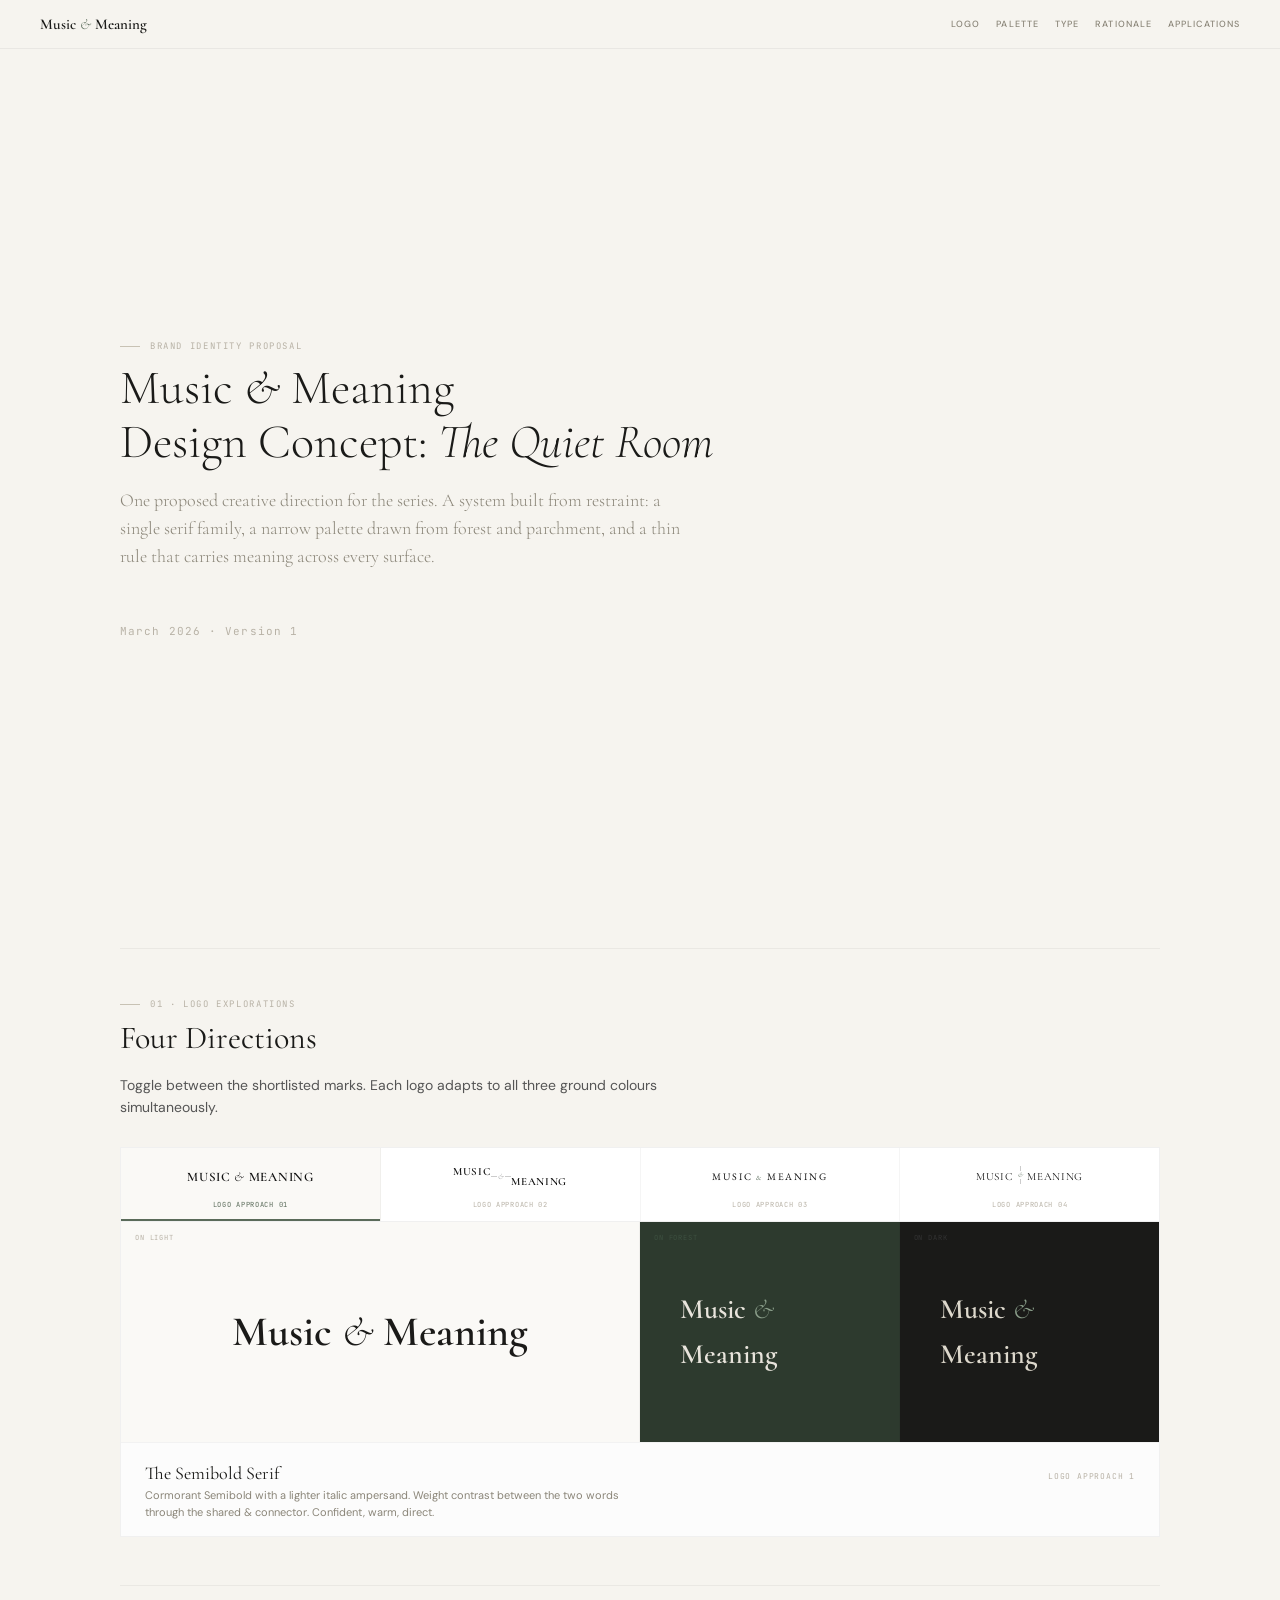
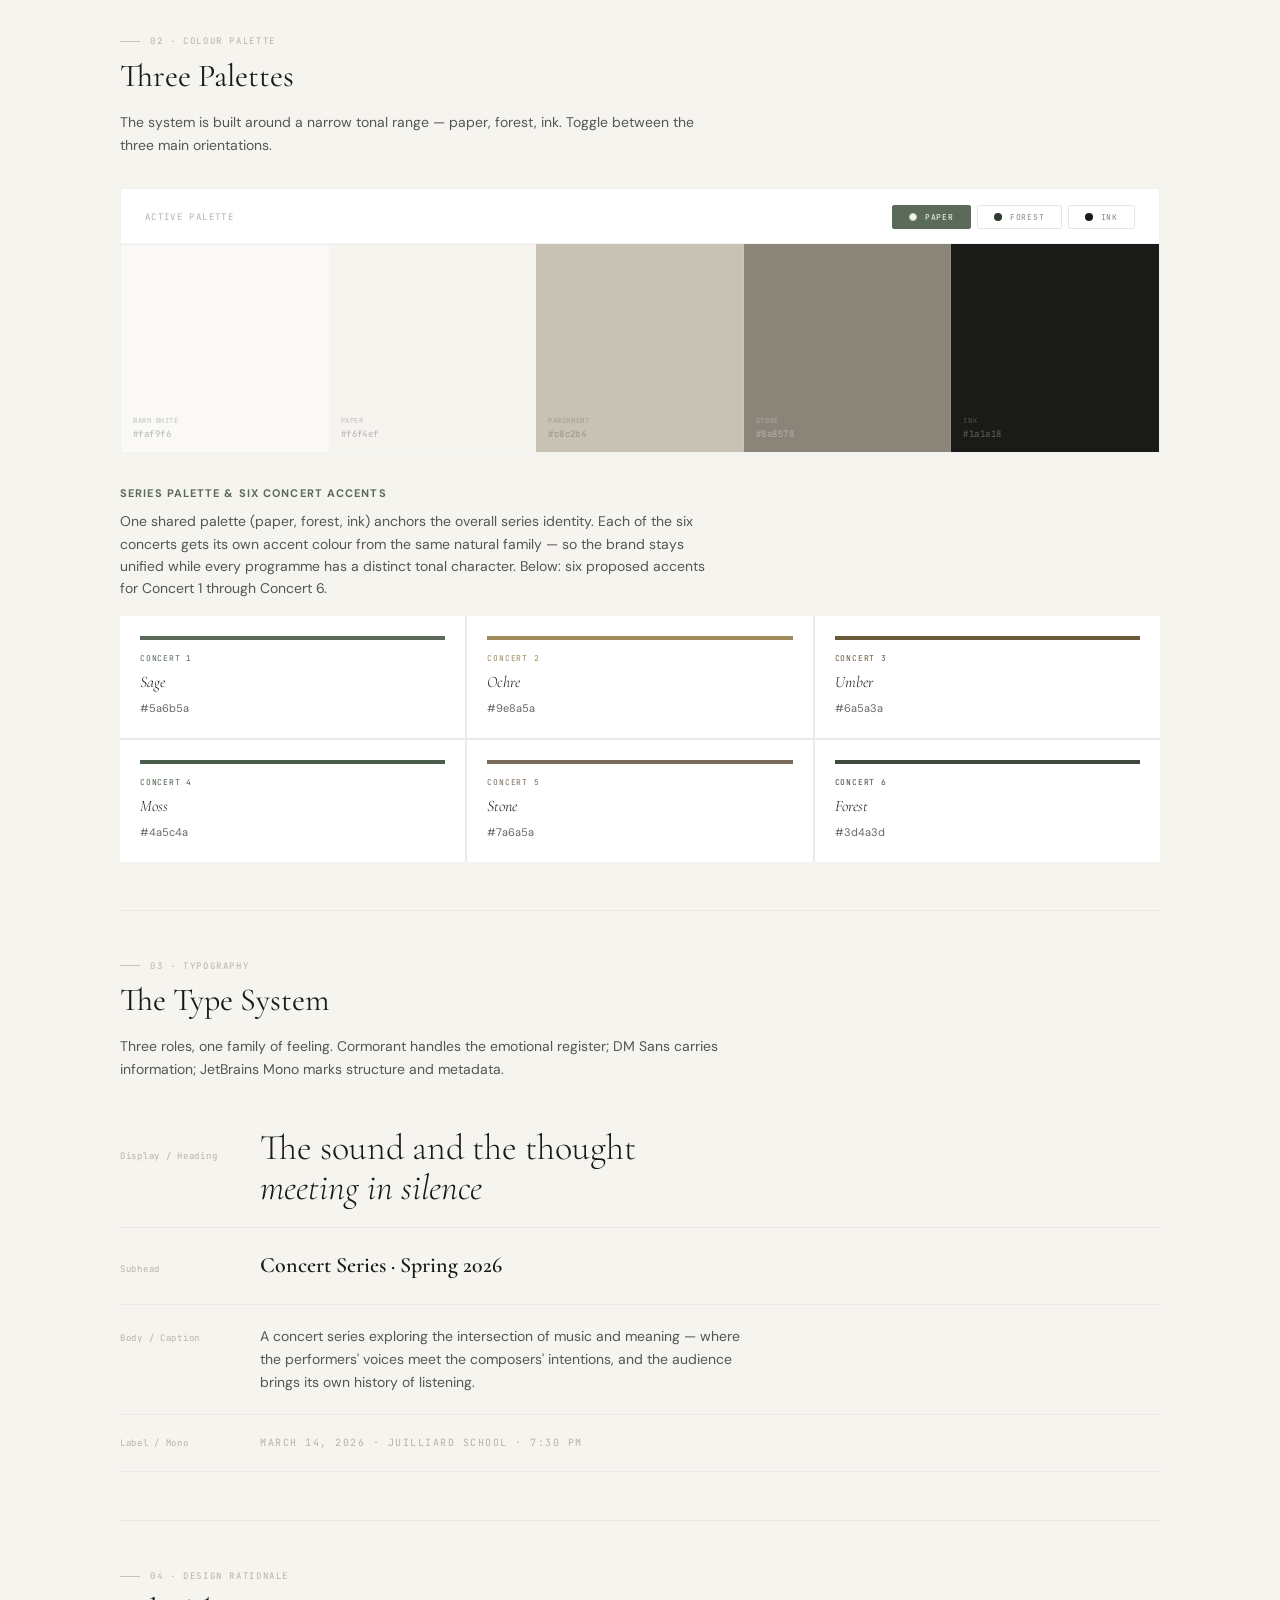
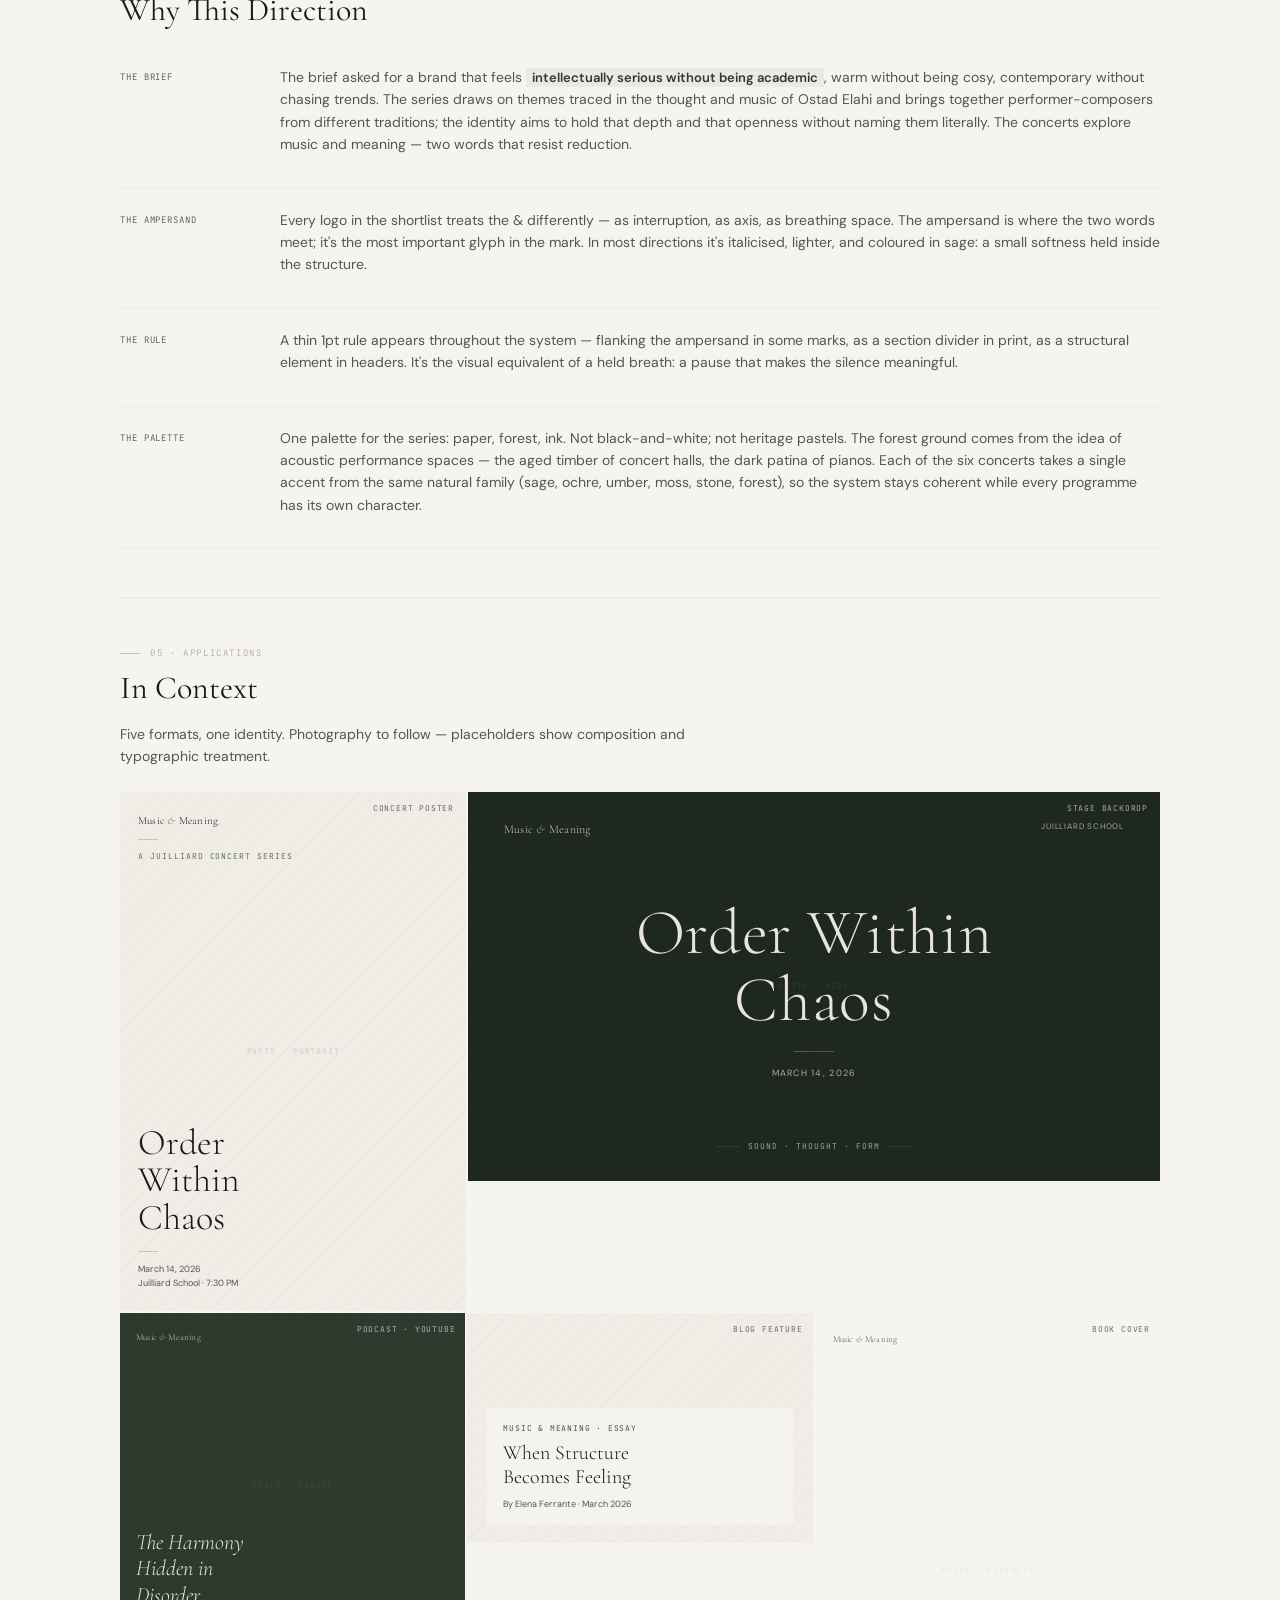
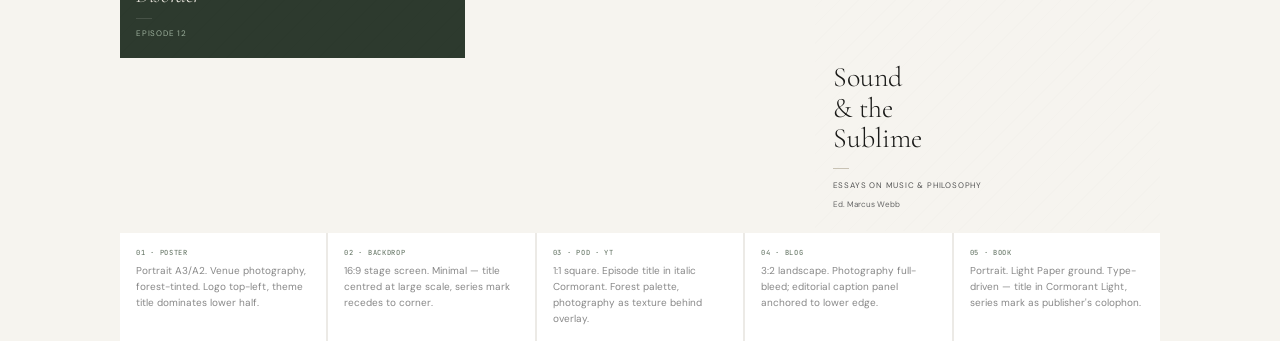
==== music_meaning_proposal_v2.html @ 14bae324 "Add Music & Meaning proposal v2 and brief Made-with: Cursor" ====
<!DOCTYPE html>
<html lang="en">
<head>
<meta charset="UTF-8">
<meta name="viewport" content="width=device-width, initial-scale=1.0">
<title>Music & Meaning — Brand Identity Proposal</title>
<link href="https://fonts.googleapis.com/css2?family=Cormorant+Garamond:ital,wght@0,300;0,400;0,500;0,600;1,300;1,400;1,500;1,600&family=Cormorant:ital,wght@0,300;0,400;0,500;0,600;0,700;1,300;1,400;1,500;1,600;1,700&family=DM+Sans:ital,wght@0,300;0,400;0,500;0,700;1,300;1,400&family=JetBrains+Mono:wght@300;400&family=Libre+Baskerville:ital,wght@0,400;0,700;1,400&family=Source+Serif+4:ital,opsz,wght@0,8..60,200..900;1,8..60,200..900&family=Spectral:ital,wght@0,200;0,300;0,400;0,500;0,600;0,700;1,200;1,300;1,400&family=Crimson+Pro:ital,wght@0,200..900;1,200..900&family=EB+Garamond:ital,wght@0,400;0,500;0,600;1,400;1,500&family=DM+Serif+Display:ital@0;1&display=swap" rel="stylesheet">
<style>
:root {
  --ink: #1a1a18;
  --paper: #f6f4ef;
  --paper-deep: #efece4;
  --forest: #2d3a2e;
  --forest-mid: #3d4e3f;
  --sage: #5a6b5a;
  --stone: #8a8578;
  --stone-light: #b8b2a6;
  --parchment: #c8c2b4;
  --warm-white: #faf9f6;
  --c1: #5a6b5a; --c1t: #e8ede8;
  --c2: #9e8a5a; --c2t: #f0ebe0;
  --c3: #6a5a3a; --c3t: #ede8df;
  --serif: 'Cormorant Garamond', Georgia, serif;
  --serif-bold: 'Cormorant', Georgia, serif;
  --sans: 'DM Sans', -apple-system, sans-serif;
  --mono: 'JetBrains Mono', monospace;

  /* Active palette vars — overridden by JS */
  --pal-bg: var(--warm-white);
  --pal-text: var(--ink);
  --pal-amp: var(--sage);
  --pal-rule: var(--parchment);
}

* { margin: 0; padding: 0; box-sizing: border-box; }
html { scroll-behavior: smooth; }
body { font-family: var(--sans); background: var(--paper); color: var(--ink); line-height: 1.6; font-size: 14px; -webkit-font-smoothing: antialiased; }

/* ═══ NAV ═══ */
nav {
  position: fixed; top: 0; left: 0; right: 0; z-index: 200;
  background: rgba(246,244,239,0.95); backdrop-filter: blur(16px);
  border-bottom: 1px solid rgba(0,0,0,0.05);
  padding: 12px 40px; display: flex; align-items: center; justify-content: space-between;
  gap: 20px;
}
nav .b { font-family: 'Cormorant', serif; font-size: 15px; font-weight: 600; white-space: nowrap; }
nav .b em { font-weight: 300; font-style: italic; color: var(--sage); }
nav .nl { display: flex; gap: 16px; flex-wrap: wrap; }
nav .nl a { font-size: 9px; letter-spacing: 0.12em; text-transform: uppercase; text-decoration: none; color: var(--stone); font-weight: 500; transition: color 0.2s; }
nav .nl a:hover { color: var(--ink); }

/* ═══ LAYOUT ═══ */
.pg { max-width: 1120px; margin: 0 auto; padding: 0 40px; }
section { padding: 72px 0; }
.tag { font-family: var(--mono); font-size: 9px; letter-spacing: 0.18em; text-transform: uppercase; color: var(--stone-light); margin-bottom: 8px; display: flex; align-items: center; gap: 10px; }
.tag::before { content: ''; width: 20px; height: 1px; background: var(--parchment); }
.div { width: 100%; height: 1px; background: rgba(0,0,0,0.05); margin: 48px 0; }

/* ═══ TYPE ═══ */
h1 { font-family: var(--serif); font-weight: 300; font-size: clamp(30px,4vw,48px); line-height: 1.12; margin-bottom: 18px; }
h1 em { font-style: italic; }
h2 { font-family: var(--serif); font-weight: 400; font-size: clamp(22px,3vw,32px); line-height: 1.2; margin-bottom: 16px; }
h3 { font-family: var(--sans); font-weight: 700; font-size: 11px; letter-spacing: 0.1em; text-transform: uppercase; color: var(--sage); margin-bottom: 8px; }
.lead { font-family: var(--serif); font-size: 18px; line-height: 1.55; color: var(--stone); max-width: 580px; font-weight: 300; }
p { max-width: 600px; color: #555; margin-bottom: 12px; }

/* ═══════════════════════════════════════════
   LOGO SELECTOR PANEL
   ═══════════════════════════════════════════ */
#logo-selector {
  background: white;
  border: 1px solid rgba(0,0,0,0.06);
  overflow: hidden;
}

/* Tab strip */
.logo-tabs {
  display: flex;
  border-bottom: 1px solid rgba(0,0,0,0.06);
  overflow-x: auto;
  scrollbar-width: none;
}
.logo-tabs::-webkit-scrollbar { display: none; }

.logo-tab {
  flex: 1;
  min-width: 80px;
  padding: 14px 8px 12px;
  background: none;
  border: none;
  border-right: 1px solid rgba(0,0,0,0.04);
  cursor: pointer;
  font-family: var(--mono);
  font-size: 7px;
  letter-spacing: 0.1em;
  text-transform: uppercase;
  color: var(--stone-light);
  transition: all 0.2s;
  display: flex;
  flex-direction: column;
  align-items: center;
  gap: 8px;
  position: relative;
}
.logo-tab:last-child { border-right: none; }
.logo-tab:hover { background: rgba(0,0,0,0.02); color: var(--stone); }
.logo-tab.active {
  background: var(--warm-white);
  color: var(--sage);
}
.logo-tab.active::after {
  content: '';
  position: absolute;
  bottom: 0; left: 0; right: 0;
  height: 2px;
  background: var(--sage);
}
.logo-tab-preview {
  height: 30px;
  display: flex;
  align-items: center;
  justify-content: center;
  pointer-events: none;
}
.logo-tab-label { white-space: nowrap; }

/* Main display stage */
.logo-stage {
  display: grid;
  grid-template-columns: 2fr 1fr 1fr;
  gap: 0;
}
@media(max-width: 768px) { .logo-stage { grid-template-columns: 1fr; } }

.logo-stage-cell {
  display: flex;
  align-items: center;
  justify-content: center;
  padding: 56px 40px;
  min-height: 220px;
  position: relative;
  border-right: 1px solid rgba(0,0,0,0.04);
  transition: background 0.3s;
}
.logo-stage-cell:last-child { border-right: none; }
.logo-stage-cell-label {
  position: absolute;
  top: 10px; left: 14px;
  font-family: var(--mono);
  font-size: 7px;
  letter-spacing: 0.12em;
  text-transform: uppercase;
}
.cell-light { background: var(--warm-white); }
.cell-light .logo-stage-cell-label { color: var(--stone-light); }
.cell-forest { background: var(--forest); }
.cell-forest .logo-stage-cell-label { color: #3d5040; }
.cell-dark { background: var(--ink); }
.cell-dark .logo-stage-cell-label { color: #333; }

/* Logo description bar */
.logo-desc {
  padding: 16px 24px;
  border-top: 1px solid rgba(0,0,0,0.04);
  display: flex;
  align-items: baseline;
  justify-content: space-between;
  gap: 16px;
  background: rgba(0,0,0,0.01);
  flex-wrap: wrap;
}
.logo-desc-name {
  font-family: var(--serif);
  font-size: 18px;
  font-weight: 400;
  color: var(--ink);
}
.logo-desc-note {
  font-family: var(--sans);
  font-size: 11px;
  color: var(--stone);
  max-width: 480px;
  line-height: 1.5;
}
.logo-desc-source {
  font-family: var(--mono);
  font-size: 8px;
  letter-spacing: 0.1em;
  text-transform: uppercase;
  color: var(--stone-light);
  white-space: nowrap;
}

/* Hidden logo panels */
.logo-panel { display: none; }
.logo-panel.active { display: contents; }

/* ═══════════════════════════════════════════
   PALETTE SELECTOR
   ═══════════════════════════════════════════ */
#palette-selector {
  margin: 32px 0;
  background: white;
  border: 1px solid rgba(0,0,0,0.06);
  overflow: hidden;
}

.palette-header {
  padding: 16px 24px 14px;
  border-bottom: 1px solid rgba(0,0,0,0.04);
  display: flex;
  align-items: center;
  justify-content: space-between;
  gap: 20px;
  flex-wrap: wrap;
}
.palette-header-label {
  font-family: var(--mono);
  font-size: 9px;
  letter-spacing: 0.15em;
  text-transform: uppercase;
  color: var(--stone-light);
}

.palette-tabs {
  display: flex;
  gap: 6px;
}
.palette-tab {
  padding: 6px 16px;
  background: none;
  border: 1px solid rgba(0,0,0,0.1);
  cursor: pointer;
  font-family: var(--mono);
  font-size: 8px;
  letter-spacing: 0.1em;
  text-transform: uppercase;
  color: var(--stone);
  transition: all 0.2s;
  border-radius: 2px;
  display: flex;
  align-items: center;
  gap: 8px;
}
.palette-tab:hover { border-color: var(--sage); color: var(--sage); }
.palette-tab.active { background: var(--sage); border-color: var(--sage); color: white; }
.pal-dot {
  width: 8px; height: 8px; border-radius: 50%;
  flex-shrink: 0;
}

.palette-grid {
  display: grid;
  grid-template-columns: repeat(5, 1fr);
  gap: 0;
}
@media(max-width: 600px) { .palette-grid { grid-template-columns: repeat(3, 1fr); } }

.palette-swatch {
  aspect-ratio: 1;
  display: flex;
  flex-direction: column;
  align-items: flex-start;
  justify-content: flex-end;
  padding: 10px 12px;
  border-right: 1px solid rgba(255,255,255,0.08);
  transition: all 0.3s;
}
.palette-swatch:last-child { border-right: none; }
.swatch-name {
  font-family: var(--mono);
  font-size: 7px;
  letter-spacing: 0.08em;
  text-transform: uppercase;
  opacity: 0.5;
  line-height: 1.3;
}
.swatch-hex {
  font-family: var(--mono);
  font-size: 9px;
  letter-spacing: 0.05em;
  opacity: 0.6;
  margin-top: 2px;
}

.palette-panel { display: none; }
.palette-panel.active { display: contents; }

/* ═══════════════════════════════════════════
   REST OF PROPOSAL SECTIONS
   ═══════════════════════════════════════════ */

/* Palette display in-context */
.two-col { display: grid; grid-template-columns: 1fr 1fr; gap: 40px; margin: 24px 0; }
@media(max-width:768px) { .two-col { grid-template-columns: 1fr; } }

.rationale { display: grid; grid-template-columns: 140px 1fr; gap: 20px; padding: 20px 0; border-bottom: 1px solid rgba(0,0,0,0.04); }
@media(max-width:768px) { .rationale { grid-template-columns: 1fr; gap: 6px; } }
.rationale-source { font-family: var(--mono); font-size: 9px; letter-spacing: 0.1em; color: var(--sage); text-transform: uppercase; padding-top: 4px; }
.rationale p { max-width: none; }
.brief-phrase { background: rgba(90,107,90,0.08); padding: 1px 6px; font-weight: 600; color: var(--forest); font-size: 13px; }

/* Type specimen */
.type-row { display: flex; align-items: baseline; gap: 0; padding: 20px 0; border-bottom: 1px solid rgba(0,0,0,0.04); }
.type-meta { width: 140px; flex-shrink: 0; font-family: var(--mono); font-size: 9px; color: var(--stone-light); letter-spacing: 0.08em; }

/* Scale strip */
.scale-strip { display: flex; align-items: center; gap: 28px; padding: 20px 24px; background: white; border: 1px solid rgba(0,0,0,0.04); margin: 16px 0; overflow-x: auto; }
.scale-item { display: flex; flex-direction: column; align-items: center; gap: 6px; flex-shrink: 0; }
.scale-label { font-family: var(--mono); font-size: 7px; color: var(--stone-light); letter-spacing: 0.08em; }

/* Context panels */
.ctx-grid { display: grid; grid-template-columns: repeat(3,1fr); gap: 2px; margin: 20px 0; background: rgba(0,0,0,0.04); }
@media(max-width:768px) { .ctx-grid { grid-template-columns: 1fr; } }
.ctx-cell { position: relative; overflow: hidden; }
.ctx-label-sm { position: absolute; top: 8px; left: 10px; font-family: var(--mono); font-size: 6px; letter-spacing: 0.1em; text-transform: uppercase; color: rgba(0,0,0,0.2); z-index: 2; }
.ctx-label-dk { color: rgba(255,255,255,0.2); }
.mini-poster { aspect-ratio: 2/3; display: flex; flex-direction: column; justify-content: space-between; padding: 16px 14px; }
.mini-pod { aspect-ratio: 1; display: flex; flex-direction: column; justify-content: space-between; padding: 16px 14px; }
.mini-social { aspect-ratio: 1; display: flex; flex-direction: column; justify-content: center; align-items: center; text-align: center; padding: 16px; }

footer { padding: 48px 40px; text-align: center; font-family: var(--mono); font-size: 9px; letter-spacing: 0.12em; color: var(--stone-light); text-transform: uppercase; border-top: 1px solid rgba(0,0,0,0.04); }

/* ═══════════════════════════════════════════
   APPLICATION BLOCKS (rest of document)
   ═══════════════════════════════════════════ */
.app-block { background: white; border: 1px solid rgba(0,0,0,0.06); overflow: hidden; margin: 16px 0; }
.app-block-header { padding: 16px 20px; border-bottom: 1px solid rgba(0,0,0,0.04); }
.app-block-header h4 { font-family: var(--sans); font-weight: 700; font-size: 11px; letter-spacing: 0.08em; text-transform: uppercase; color: var(--sage); margin: 0; }

/* HERO SECTION */
#hero { min-height: 100vh; display: flex; flex-direction: column; justify-content: center; padding-top: 80px; }
.hero-meta { font-family: var(--mono); font-size: 11px; color: var(--stone-light); letter-spacing: 0.1em; margin-top: 40px; }

</style>
</head>
<body>

<!-- ═══ NAV ═══ -->
<nav>
  <div class="b">Music <em>&</em> Meaning</div>
  <div class="nl">
    <a href="#logo">Logo</a>
    <a href="#palette">Palette</a>
    <a href="#typography">Type</a>
    <a href="#rationale">Rationale</a>
    <a href="#applications">Applications</a>

  </div>
</nav>

<!-- ═══ HERO ═══ -->
<section id="hero" class="pg">
  <div class="tag">Brand Identity Proposal</div>
  <h1>Music <em>&</em> Meaning<br>Design Concept: <em>The Quiet Room</em></h1>
  <p class="lead">One proposed creative direction for the series. A system built from restraint: a single serif family, a narrow palette drawn from forest and parchment, and a thin rule that carries meaning across every surface.</p>
  <div class="hero-meta">March 2026 · Version 1</div>
</section>

<div class="pg"><div class="div"></div></div>

<!-- ═══════════════════════════════════════════
     01 · LOGO SELECTOR
     ═══════════════════════════════════════════ -->
<section id="logo" class="pg">
  <div class="tag">01 · Logo Explorations</div>
  <h2>Four Directions</h2>
  <p>Toggle between the shortlisted marks. Each logo adapts to all three ground colours simultaneously.</p>

  <div id="logo-selector" style="margin-top:28px;">

    <!-- TAB STRIP -->
    <div class="logo-tabs">

      <!-- Logo 1: v2 Sheet #01 — Cormorant Semibold -->
      <button class="logo-tab active" onclick="selectLogo(0)">
        <div class="logo-tab-preview">
          <span style="font-family:'Cormorant',serif;font-size:13px;font-weight:600;color:#111;">Music <em style="font-weight:300;">&</em> Meaning</span>
        </div>
        <span class="logo-tab-label">Logo Approach 01</span>
      </button>

      <!-- Logo 2: v2 Sheet #05 — Offset Semibold -->
      <button class="logo-tab" onclick="selectLogo(1)">
        <div class="logo-tab-preview" style="height:30px;position:relative;overflow:visible;">
          <span style="font-family:'Cormorant',serif;font-size:11px;font-weight:600;color:#111;position:relative;top:-5px;">Music</span>
          <span style="display:inline-flex;align-items:center;"><span style="display:inline-block;width:6px;height:1px;background:#ccc;"></span><span style="font-family:'Cormorant Garamond',serif;font-size:8px;font-weight:300;font-style:italic;color:#999;padding:0 1px;">&</span><span style="display:inline-block;width:6px;height:1px;background:#ccc;"></span></span>
          <span style="font-family:'Cormorant',serif;font-size:11px;font-weight:600;color:#111;position:relative;top:5px;">Meaning</span>
        </div>
        <span class="logo-tab-label">Logo Approach 02</span>
      </button>

      <!-- Logo 2: v4 Option C — The Inscription -->
      <button class="logo-tab" onclick="selectLogo(2)">
        <div class="logo-tab-preview">
          <span style="font-family:'EB Garamond',serif;font-size:10px;font-weight:400;letter-spacing:.18em;color:#111;text-transform:uppercase;">Music <span style="font-size:7px;color:#5a6b5a;">&</span> Meaning</span>
        </div>
        <span class="logo-tab-label">Logo Approach 03</span>
      </button>

      <!-- Logo 3: v4 Option F — Mirrored Axis -->
      <button class="logo-tab" onclick="selectLogo(3)">
        <div class="logo-tab-preview">
          <span style="font-family:'Cormorant Garamond',serif;font-size:11px;font-weight:400;color:#111;">Music</span>
          <span style="display:inline-flex;flex-direction:column;align-items:center;padding:0 4px;position:relative;top:-2px;"><span style="display:block;width:1px;height:5px;background:#ccc;"></span><span style="font-family:'Cormorant Garamond',serif;font-size:7px;font-style:italic;color:#5a6b5a;">&</span><span style="display:block;width:1px;height:5px;background:#ccc;"></span></span>
          <span style="font-family:'Cormorant Garamond',serif;font-size:11px;font-weight:400;color:#111;">Meaning</span>
        </div>
        <span class="logo-tab-label">Logo Approach 04</span>
      </button>

    </div>

    <!-- STAGE: On Light / On Forest / On Dark -->
    <div class="logo-stage" id="logo-stage">

      <!-- LOGO 0: v2 #01 -->
      <div class="logo-panel active" data-logo="0">
        <div class="logo-stage-cell cell-light">
          <span class="logo-stage-cell-label">On Light</span>
          <div style="font-family:'Cormorant',serif;font-size:42px;font-weight:600;color:#1a1a18;">Music <em style="font-weight:300;">&</em> Meaning</div>
        </div>
        <div class="logo-stage-cell cell-forest">
          <span class="logo-stage-cell-label">On Forest</span>
          <div style="font-family:'Cormorant',serif;font-size:28px;font-weight:600;color:#e8e4dc;">Music <em style="font-weight:300;color:#8a9e8a;">&</em> Meaning</div>
        </div>
        <div class="logo-stage-cell cell-dark">
          <span class="logo-stage-cell-label">On Dark</span>
          <div style="font-family:'Cormorant',serif;font-size:28px;font-weight:600;color:#ddd8cc;">Music <em style="font-weight:300;color:#8a9e8a;">&</em> Meaning</div>
        </div>
      </div>

      <!-- LOGO 1: v2 #05 -->
      <div class="logo-panel" data-logo="1">
        <div class="logo-stage-cell cell-light">
          <span class="logo-stage-cell-label">On Light</span>
          <div style="position:relative;height:60px;display:flex;align-items:center;justify-content:center;">
            <span style="font-family:'Cormorant',serif;font-size:38px;font-weight:600;color:#1a1a18;position:relative;top:-10px;">Music</span>
            <span style="display:inline-flex;align-items:center;margin:0 3px;"><span style="display:inline-block;width:14px;height:1.5px;background:#c8c2b4;"></span><span style="font-family:'Cormorant Garamond',serif;font-size:22px;font-weight:300;font-style:italic;color:#b8b2a6;padding:0 4px;">&</span><span style="display:inline-block;width:14px;height:1.5px;background:#c8c2b4;"></span></span>
            <span style="font-family:'Cormorant',serif;font-size:38px;font-weight:600;color:#1a1a18;position:relative;top:10px;">Meaning</span>
          </div>
        </div>
        <div class="logo-stage-cell cell-forest">
          <span class="logo-stage-cell-label">On Forest</span>
          <div style="position:relative;height:50px;display:flex;align-items:center;justify-content:center;">
            <span style="font-family:'Cormorant',serif;font-size:26px;font-weight:600;color:#e8e4dc;position:relative;top:-7px;">Music</span>
            <span style="display:inline-flex;align-items:center;margin:0 2px;"><span style="display:inline-block;width:10px;height:1.5px;background:rgba(255,255,255,0.15);"></span><span style="font-family:'Cormorant Garamond',serif;font-size:15px;font-weight:300;font-style:italic;color:#7a8e7a;padding:0 3px;">&</span><span style="display:inline-block;width:10px;height:1.5px;background:rgba(255,255,255,0.15);"></span></span>
            <span style="font-family:'Cormorant',serif;font-size:26px;font-weight:600;color:#e8e4dc;position:relative;top:7px;">Meaning</span>
          </div>
        </div>
        <div class="logo-stage-cell cell-dark">
          <span class="logo-stage-cell-label">On Dark</span>
          <div style="position:relative;height:50px;display:flex;align-items:center;justify-content:center;">
            <span style="font-family:'Cormorant',serif;font-size:26px;font-weight:600;color:#ddd8cc;position:relative;top:-7px;">Music</span>
            <span style="display:inline-flex;align-items:center;margin:0 2px;"><span style="display:inline-block;width:10px;height:1.5px;background:rgba(255,255,255,0.1);"></span><span style="font-family:'Cormorant Garamond',serif;font-size:15px;font-weight:300;font-style:italic;color:#7a8e7a;padding:0 3px;">&</span><span style="display:inline-block;width:10px;height:1.5px;background:rgba(255,255,255,0.1);"></span></span>
            <span style="font-family:'Cormorant',serif;font-size:26px;font-weight:600;color:#ddd8cc;position:relative;top:7px;">Meaning</span>
          </div>
        </div>
      </div>

      <!-- LOGO 2: v4 Option C — Inscription -->
      <div class="logo-panel" data-logo="2">
        <div class="logo-stage-cell cell-light">
          <span class="logo-stage-cell-label">On Light</span>
          <div style="font-family:'EB Garamond',serif;font-size:30px;font-weight:400;letter-spacing:.22em;color:#1a1a18;text-transform:uppercase;">Music <span style="font-size:20px;color:#5a6b5a;letter-spacing:.15em;">&</span> Meaning</div>
        </div>
        <div class="logo-stage-cell cell-forest">
          <span class="logo-stage-cell-label">On Forest</span>
          <div style="font-family:'EB Garamond',serif;font-size:22px;font-weight:400;letter-spacing:.22em;color:#e0dcd2;text-transform:uppercase;">Music <span style="font-size:14px;color:#7a8e7a;letter-spacing:.15em;">&</span> Meaning</div>
        </div>
        <div class="logo-stage-cell cell-dark">
          <span class="logo-stage-cell-label">On Dark</span>
          <div style="font-family:'EB Garamond',serif;font-size:22px;font-weight:400;letter-spacing:.22em;color:#ccc8bc;text-transform:uppercase;">Music <span style="font-size:14px;color:#7a8e7a;letter-spacing:.15em;">&</span> Meaning</div>
        </div>
      </div>

      <!-- LOGO 3: v4 Option F — Mirrored Axis -->
      <div class="logo-panel" data-logo="3">
        <div class="logo-stage-cell cell-light">
          <span class="logo-stage-cell-label">On Light</span>
          <div style="display:flex;align-items:center;justify-content:center;gap:0;">
            <span style="font-family:'Cormorant Garamond',serif;font-size:38px;font-weight:400;color:#1a1a18;letter-spacing:.03em;">Music</span>
            <span style="display:inline-flex;flex-direction:column;align-items:center;padding:0 16px;">
              <span style="display:block;width:1px;height:18px;background:#c8c2b4;"></span>
              <span style="font-family:'Cormorant Garamond',serif;font-size:24px;font-weight:300;font-style:italic;color:#5a6b5a;margin:5px 0;">&</span>
              <span style="display:block;width:1px;height:18px;background:#c8c2b4;"></span>
            </span>
            <span style="font-family:'Cormorant Garamond',serif;font-size:38px;font-weight:400;color:#1a1a18;letter-spacing:.03em;">Meaning</span>
          </div>
        </div>
        <div class="logo-stage-cell cell-forest">
          <span class="logo-stage-cell-label">On Forest</span>
          <div style="display:flex;align-items:center;justify-content:center;gap:0;">
            <span style="font-family:'Cormorant Garamond',serif;font-size:26px;font-weight:400;color:#e8e4dc;letter-spacing:.03em;">Music</span>
            <span style="display:inline-flex;flex-direction:column;align-items:center;padding:0 10px;">
              <span style="display:block;width:1px;height:10px;background:rgba(255,255,255,0.1);"></span>
              <span style="font-family:'Cormorant Garamond',serif;font-size:16px;font-weight:300;font-style:italic;color:#7a8e7a;margin:3px 0;">&</span>
              <span style="display:block;width:1px;height:10px;background:rgba(255,255,255,0.1);"></span>
            </span>
            <span style="font-family:'Cormorant Garamond',serif;font-size:26px;font-weight:400;color:#e8e4dc;letter-spacing:.03em;">Meaning</span>
          </div>
        </div>
        <div class="logo-stage-cell cell-dark">
          <span class="logo-stage-cell-label">On Dark</span>
          <div style="display:flex;align-items:center;justify-content:center;gap:0;">
            <span style="font-family:'Cormorant Garamond',serif;font-size:26px;font-weight:400;color:#ddd8cc;letter-spacing:.03em;">Music</span>
            <span style="display:inline-flex;flex-direction:column;align-items:center;padding:0 10px;">
              <span style="display:block;width:1px;height:10px;background:rgba(255,255,255,0.07);"></span>
              <span style="font-family:'Cormorant Garamond',serif;font-size:16px;font-weight:300;font-style:italic;color:#7a8e7a;margin:3px 0;">&</span>
              <span style="display:block;width:1px;height:10px;background:rgba(255,255,255,0.07);"></span>
            </span>
            <span style="font-family:'Cormorant Garamond',serif;font-size:26px;font-weight:400;color:#ddd8cc;letter-spacing:.03em;">Meaning</span>
          </div>
        </div>
      </div>

    </div><!-- /logo-stage -->

    <!-- DESCRIPTION BAR -->
    <div class="logo-desc" id="logo-desc">
      <div>
        <div class="logo-desc-name" id="logo-desc-name">The Semibold Serif</div>
        <div class="logo-desc-note" id="logo-desc-note">Cormorant Semibold with a lighter italic ampersand. Weight contrast between the two words through the shared & connector. Confident, warm, direct.</div>
      </div>
      <div class="logo-desc-source" id="logo-desc-source">Logo Approach 1</div>
    </div>

  </div><!-- /logo-selector -->
</section>

<div class="pg"><div class="div"></div></div>

<!-- ═══════════════════════════════════════════
     02 · PALETTE SELECTOR
     ═══════════════════════════════════════════ -->
<section id="palette" class="pg">
  <div class="tag">02 · Colour Palette</div>
  <h2>Three Palettes</h2>
  <p>The system is built around a narrow tonal range — paper, forest, ink. Toggle between the three main orientations.</p>

  <div id="palette-selector">
    <div class="palette-header">
      <div class="palette-header-label">Active Palette</div>
      <div class="palette-tabs">
        <button class="palette-tab active" onclick="selectPalette(0)">
          <span class="pal-dot" style="background:#f6f4ef;border:1px solid #ccc;"></span>
          Paper
        </button>
        <button class="palette-tab" onclick="selectPalette(1)">
          <span class="pal-dot" style="background:#2d3a2e;"></span>
          Forest
        </button>
        <button class="palette-tab" onclick="selectPalette(2)">
          <span class="pal-dot" style="background:#1a1a18;"></span>
          Ink
        </button>
      </div>
    </div>

    <!-- PALETTE 0: Paper / Light -->
    <div class="palette-panel active" data-palette="0">
      <div class="palette-grid">
        <div class="palette-swatch" style="background:#faf9f6;border-top:1px solid #eee;">
          <div class="swatch-name" style="color:#888;">Warm White</div>
          <div class="swatch-hex" style="color:#888;">#faf9f6</div>
        </div>
        <div class="palette-swatch" style="background:#f6f4ef;border-top:1px solid #eee;">
          <div class="swatch-name" style="color:#888;">Paper</div>
          <div class="swatch-hex" style="color:#888;">#f6f4ef</div>
        </div>
        <div class="palette-swatch" style="background:#c8c2b4;">
          <div class="swatch-name" style="color:rgba(0,0,0,0.4);">Parchment</div>
          <div class="swatch-hex" style="color:rgba(0,0,0,0.4);">#c8c2b4</div>
        </div>
        <div class="palette-swatch" style="background:#8a8578;">
          <div class="swatch-name" style="color:rgba(255,255,255,0.6);">Stone</div>
          <div class="swatch-hex" style="color:rgba(255,255,255,0.6);">#8a8578</div>
        </div>
        <div class="palette-swatch" style="background:#1a1a18;">
          <div class="swatch-name" style="color:rgba(255,255,255,0.5);">Ink</div>
          <div class="swatch-hex" style="color:rgba(255,255,255,0.5);">#1a1a18</div>
        </div>
      </div>
    </div>

    <!-- PALETTE 1: Forest -->
    <div class="palette-panel" data-palette="1">
      <div class="palette-grid">
        <div class="palette-swatch" style="background:#2d3a2e;">
          <div class="swatch-name" style="color:rgba(255,255,255,0.4);">Forest</div>
          <div class="swatch-hex" style="color:rgba(255,255,255,0.4);">#2d3a2e</div>
        </div>
        <div class="palette-swatch" style="background:#3d4e3f;">
          <div class="swatch-name" style="color:rgba(255,255,255,0.4);">Forest Mid</div>
          <div class="swatch-hex" style="color:rgba(255,255,255,0.4);">#3d4e3f</div>
        </div>
        <div class="palette-swatch" style="background:#5a6b5a;">
          <div class="swatch-name" style="color:rgba(255,255,255,0.5);">Sage</div>
          <div class="swatch-hex" style="color:rgba(255,255,255,0.5);">#5a6b5a</div>
        </div>
        <div class="palette-swatch" style="background:#8a9e8a;">
          <div class="swatch-name" style="color:rgba(255,255,255,0.6);">Sage Light</div>
          <div class="swatch-hex" style="color:rgba(255,255,255,0.6);">#8a9e8a</div>
        </div>
        <div class="palette-swatch" style="background:#e8e4dc;">
          <div class="swatch-name" style="color:rgba(0,0,0,0.4);">Cream</div>
          <div class="swatch-hex" style="color:rgba(0,0,0,0.4);">#e8e4dc</div>
        </div>
      </div>
    </div>

    <!-- PALETTE 2: Ink / Dark -->
    <div class="palette-panel" data-palette="2">
      <div class="palette-grid">
        <div class="palette-swatch" style="background:#1a1a18;">
          <div class="swatch-name" style="color:rgba(255,255,255,0.4);">Ink</div>
          <div class="swatch-hex" style="color:rgba(255,255,255,0.4);">#1a1a18</div>
        </div>
        <div class="palette-swatch" style="background:#2a2a26;">
          <div class="swatch-name" style="color:rgba(255,255,255,0.4);">Ink Mid</div>
          <div class="swatch-hex" style="color:rgba(255,255,255,0.4);">#2a2a26</div>
        </div>
        <div class="palette-swatch" style="background:#5a6b5a;">
          <div class="swatch-name" style="color:rgba(255,255,255,0.5);">Sage</div>
          <div class="swatch-hex" style="color:rgba(255,255,255,0.5);">#5a6b5a</div>
        </div>
        <div class="palette-swatch" style="background:#8a8578;">
          <div class="swatch-name" style="color:rgba(255,255,255,0.5);">Stone</div>
          <div class="swatch-hex" style="color:rgba(255,255,255,0.5);">#8a8578</div>
        </div>
        <div class="palette-swatch" style="background:#ddd8cc;">
          <div class="swatch-name" style="color:rgba(0,0,0,0.4);">Dusk</div>
          <div class="swatch-hex" style="color:rgba(0,0,0,0.4);">#ddd8cc</div>
        </div>
      </div>
    </div>

  </div><!-- /palette-selector -->

  <!-- Series palette + six concert accents -->
  <div style="margin-top:32px;">
    <h3>Series Palette & Six Concert Accents</h3>
    <p>One shared palette (paper, forest, ink) anchors the overall series identity. Each of the six concerts gets its own accent colour from the same natural family — so the brand stays unified while every programme has a distinct tonal character. Below: six proposed accents for Concert 1 through Concert 6.</p>
    <div style="display:grid;grid-template-columns:repeat(3,1fr);gap:2px;margin-top:16px;background:rgba(0,0,0,0.04);">
      <div style="background:white;padding:20px;">
        <div style="width:100%;height:4px;background:#5a6b5a;margin-bottom:12px;"></div>
        <div style="font-family:var(--mono);font-size:8px;color:#5a6b5a;letter-spacing:.1em;text-transform:uppercase;margin-bottom:6px;">Concert 1</div>
        <div style="font-family:'Cormorant Garamond',serif;font-size:16px;font-weight:300;font-style:italic;color:#1a1a18;">Sage</div>
        <div style="font-family:var(--sans);font-size:11px;color:#666;margin-top:4px;">#5a6b5a</div>
      </div>
      <div style="background:white;padding:20px;">
        <div style="width:100%;height:4px;background:#9e8a5a;margin-bottom:12px;"></div>
        <div style="font-family:var(--mono);font-size:8px;color:#9e8a5a;letter-spacing:.1em;text-transform:uppercase;margin-bottom:6px;">Concert 2</div>
        <div style="font-family:'Cormorant Garamond',serif;font-size:16px;font-weight:300;font-style:italic;color:#1a1a18;">Ochre</div>
        <div style="font-family:var(--sans);font-size:11px;color:#666;margin-top:4px;">#9e8a5a</div>
      </div>
      <div style="background:white;padding:20px;">
        <div style="width:100%;height:4px;background:#6a5a3a;margin-bottom:12px;"></div>
        <div style="font-family:var(--mono);font-size:8px;color:#6a5a3a;letter-spacing:.1em;text-transform:uppercase;margin-bottom:6px;">Concert 3</div>
        <div style="font-family:'Cormorant Garamond',serif;font-size:16px;font-weight:300;font-style:italic;color:#1a1a18;">Umber</div>
        <div style="font-family:var(--sans);font-size:11px;color:#666;margin-top:4px;">#6a5a3a</div>
      </div>
      <div style="background:white;padding:20px;">
        <div style="width:100%;height:4px;background:#4a5c4a;margin-bottom:12px;"></div>
        <div style="font-family:var(--mono);font-size:8px;color:#4a5c4a;letter-spacing:.1em;text-transform:uppercase;margin-bottom:6px;">Concert 4</div>
        <div style="font-family:'Cormorant Garamond',serif;font-size:16px;font-weight:300;font-style:italic;color:#1a1a18;">Moss</div>
        <div style="font-family:var(--sans);font-size:11px;color:#666;margin-top:4px;">#4a5c4a</div>
      </div>
      <div style="background:white;padding:20px;">
        <div style="width:100%;height:4px;background:#7a6a5a;margin-bottom:12px;"></div>
        <div style="font-family:var(--mono);font-size:8px;color:#7a6a5a;letter-spacing:.1em;text-transform:uppercase;margin-bottom:6px;">Concert 5</div>
        <div style="font-family:'Cormorant Garamond',serif;font-size:16px;font-weight:300;font-style:italic;color:#1a1a18;">Stone</div>
        <div style="font-family:var(--sans);font-size:11px;color:#666;margin-top:4px;">#7a6a5a</div>
      </div>
      <div style="background:white;padding:20px;">
        <div style="width:100%;height:4px;background:#3d4a3d;margin-bottom:12px;"></div>
        <div style="font-family:var(--mono);font-size:8px;color:#3d4a3d;letter-spacing:.1em;text-transform:uppercase;margin-bottom:6px;">Concert 6</div>
        <div style="font-family:'Cormorant Garamond',serif;font-size:16px;font-weight:300;font-style:italic;color:#1a1a18;">Forest</div>
        <div style="font-family:var(--sans);font-size:11px;color:#666;margin-top:4px;">#3d4a3d</div>
      </div>
    </div>
  </div>
</section>

<div class="pg"><div class="div"></div></div>

<!-- ═══════════════════════════════════════════
     03 · TYPOGRAPHY
     ═══════════════════════════════════════════ -->
<section id="typography" class="pg">
  <div class="tag">03 · Typography</div>
  <h2>The Type System</h2>
  <p>Three roles, one family of feeling. Cormorant handles the emotional register; DM Sans carries information; JetBrains Mono marks structure and metadata.</p>

  <div style="margin-top:28px;">
    <div class="type-row">
      <div class="type-meta">Display / Heading</div>
      <div style="font-family:'Cormorant Garamond',serif;font-size:36px;font-weight:300;line-height:1.1;color:#1a1a18;">The sound and the thought<br><em>meeting in silence</em></div>
    </div>
    <div class="type-row">
      <div class="type-meta">Subhead</div>
      <div style="font-family:'Cormorant',serif;font-size:22px;font-weight:600;color:#1a1a18;">Concert Series · Spring 2026</div>
    </div>
    <div class="type-row">
      <div class="type-meta">Body / Caption</div>
      <div style="font-family:'DM Sans',sans-serif;font-size:14px;color:#555;line-height:1.65;max-width:480px;">A concert series exploring the intersection of music and meaning — where the performers' voices meet the composers' intentions, and the audience brings its own history of listening.</div>
    </div>
    <div class="type-row">
      <div class="type-meta">Label / Mono</div>
      <div style="font-family:'JetBrains Mono',monospace;font-size:10px;letter-spacing:.15em;text-transform:uppercase;color:#b8b2a6;">March 14, 2026 · Juilliard School · 7:30 PM</div>
    </div>
  </div>
</section>

<div class="pg"><div class="div"></div></div>

<!-- ═══════════════════════════════════════════
     04 · RATIONALE
     ═══════════════════════════════════════════ -->
<section id="rationale" class="pg">
  <div class="tag">04 · Design Rationale</div>
  <h2>Why This Direction</h2>

  <div class="rationale">
    <div class="rationale-source">The Brief</div>
    <div>
      <p>The brief asked for a brand that feels <span class="brief-phrase">intellectually serious without being academic</span>, warm without being cosy, contemporary without chasing trends. The series draws on themes traced in the thought and music of Ostad Elahi and brings together performer-composers from different traditions; the identity aims to hold that depth and that openness without naming them literally. The concerts explore music and meaning — two words that resist reduction.</p>
    </div>
  </div>
  <div class="rationale">
    <div class="rationale-source">The Ampersand</div>
    <div>
      <p>Every logo in the shortlist treats the & differently — as interruption, as axis, as breathing space. The ampersand is where the two words meet; it's the most important glyph in the mark. In most directions it's italicised, lighter, and coloured in sage: a small softness held inside the structure.</p>
    </div>
  </div>
  <div class="rationale">
    <div class="rationale-source">The Rule</div>
    <div>
      <p>A thin 1pt rule appears throughout the system — flanking the ampersand in some marks, as a section divider in print, as a structural element in headers. It's the visual equivalent of a held breath: a pause that makes the silence meaningful.</p>
    </div>
  </div>
  <div class="rationale">
    <div class="rationale-source">The Palette</div>
    <div>
      <p>One palette for the series: paper, forest, ink. Not black-and-white; not heritage pastels. The forest ground comes from the idea of acoustic performance spaces — the aged timber of concert halls, the dark patina of pianos. Each of the six concerts takes a single accent from the same natural family (sage, ochre, umber, moss, stone, forest), so the system stays coherent while every programme has its own character.</p>
    </div>
  </div>
</section>

<div class="pg"><div class="div"></div></div>

<!-- ═══════════════════════════════════════════
     05 · APPLICATIONS
     ═══════════════════════════════════════════ -->
<style>
/* In Context — 5 use cases */
.ctx-row { display: grid; gap: 2px; margin-bottom: 2px; }
.ctx-row-1 { grid-template-columns: 1fr 2fr; }
.ctx-row-2 { grid-template-columns: 1fr 1fr 1fr; }
@media(max-width:900px) { .ctx-row-1, .ctx-row-2 { grid-template-columns: 1fr; } }
.ctx-cell { position: relative; overflow: hidden; background: #f0ede7; }
.ctx-photo-placeholder {
  position: absolute; inset: 0;
  display: flex; align-items: center; justify-content: center;
  font-family: var(--mono); font-size: 8px; letter-spacing: .1em; text-transform: uppercase;
  color: rgba(0,0,0,0.12); pointer-events: none;
}
.ctx-photo-placeholder::before {
  content: '';
  position: absolute; inset: 0;
  background: repeating-linear-gradient(
    -45deg,
    transparent,
    transparent 12px,
    rgba(0,0,0,0.025) 12px,
    rgba(0,0,0,0.025) 13px
  );
}
.ctx-overlay { position: relative; z-index: 1; width: 100%; height: 100%; display: flex; flex-direction: column; justify-content: space-between; }
.ctx-tag { font-family: var(--mono); font-size: 8px; letter-spacing: .12em; text-transform: uppercase; opacity: .85; }
.ctx-label { font-family: var(--mono); font-size: 8px; letter-spacing: .1em; text-transform: uppercase; }
</style>

<section id="applications" class="pg">
  <div class="tag">05 · Applications</div>
  <h2>In Context</h2>
  <p>Five formats, one identity. Photography to follow — placeholders show composition and typographic treatment.</p>

  <!-- ROW 1: Concert Poster (portrait) + Stage Backdrop (wide) -->
  <div class="ctx-row ctx-row-1" style="margin-top:24px;">

    <!-- 1. CONCERT POSTER — 2:3 -->
    <div class="ctx-cell" style="aspect-ratio:2/3;">
      <div class="ctx-photo-placeholder">Photo · Portrait</div>
      <div class="ctx-overlay" style="padding:20px 18px;">
        <div>
          <div style="font-family:'Cormorant Garamond',serif;font-size:11px;font-weight:300;color:#1a1a18;letter-spacing:.02em;">Music <em style="color:#5a6b5a;">&</em> Meaning</div>
          <div style="width:20px;height:1px;background:#c8c2b4;margin:10px 0;"></div>
          <div class="ctx-tag" style="color:#4a5a4a;">A Juilliard Concert Series</div>
        </div>
        <div>
          <div style="font-family:'Cormorant Garamond',serif;font-size:36px;font-weight:300;line-height:1.05;color:#1a1a18;">Order<br>Within<br>Chaos</div>
          <div style="width:20px;height:1px;background:#c8c2b4;margin:14px 0 10px;"></div>
          <div style="font-family:'DM Sans',sans-serif;font-size:9px;color:#555;line-height:1.6;">March 14, 2026<br>Juilliard School · 7:30 PM</div>
        </div>
      </div>
      <div class="ctx-label" style="position:absolute;top:10px;right:12px;z-index:2;color:rgba(0,0,0,0.55);">Concert Poster</div>
    </div>

    <!-- 2. STAGE BACKDROP — 16:9 -->
    <div class="ctx-cell" style="aspect-ratio:16/9;background:#1e2820;">
      <div class="ctx-photo-placeholder" style="color:rgba(255,255,255,0.08);">Photo · Wide</div>
      <div class="ctx-overlay" style="padding:28px 36px;">
        <div style="display:flex;align-items:flex-start;justify-content:space-between;">
          <div style="font-family:'Cormorant Garamond',serif;font-size:12px;font-weight:300;color:rgba(232,228,220,0.85);letter-spacing:.02em;">Music <em style="color:rgba(168,188,168,0.9);">&</em> Meaning</div>
          <div style="font-family:'DM Sans',sans-serif;font-size:8px;letter-spacing:.1em;text-transform:uppercase;color:rgba(255,255,255,0.6);">Juilliard School</div>
        </div>
        <div style="text-align:center;padding:0 10%;">
          <div style="font-family:'Cormorant Garamond',serif;font-size:clamp(32px,5vw,64px);font-weight:300;line-height:1.05;color:#e8e4dc;letter-spacing:.01em;">Order Within Chaos</div>
          <div style="width:40px;height:1px;background:rgba(200,194,180,0.3);margin:18px auto 14px;"></div>
          <div style="font-family:'DM Sans',sans-serif;font-size:9px;letter-spacing:.14em;text-transform:uppercase;color:rgba(232,228,220,0.7);">March 14, 2026</div>
        </div>
        <div style="display:flex;align-items:center;justify-content:center;gap:8px;">
          <div style="width:24px;height:1px;background:rgba(255,255,255,0.08);"></div>
          <div style="font-family:'JetBrains Mono',monospace;font-size:8px;letter-spacing:.12em;text-transform:uppercase;color:rgba(168,188,168,0.85);">Sound · Thought · Form</div>
          <div style="width:24px;height:1px;background:rgba(255,255,255,0.08);"></div>
        </div>
      </div>
      <div class="ctx-label" style="position:absolute;top:10px;right:12px;z-index:2;color:rgba(255,255,255,0.6);">Stage Backdrop</div>
    </div>

  </div>

  <!-- ROW 2: Podcast/YouTube + Blog Feature + Book Cover -->
  <div class="ctx-row ctx-row-2">

    <!-- 3. PODCAST / YOUTUBE COVER — 1:1 -->
    <div class="ctx-cell" style="aspect-ratio:1;background:#2d3a2e;">
      <div class="ctx-photo-placeholder" style="color:rgba(255,255,255,0.07);">Photo · Square</div>
      <div class="ctx-overlay" style="padding:18px 16px;">
        <div style="font-family:'Cormorant Garamond',serif;font-size:9px;font-weight:300;color:rgba(232,228,220,0.85);letter-spacing:.02em;">Music <em style="color:rgba(168,188,168,0.95);">&</em> Meaning</div>
        <div>
          <div style="font-family:'Cormorant Garamond',serif;font-size:22px;font-weight:300;font-style:italic;color:#e8e4dc;line-height:1.2;">The Harmony<br>Hidden in<br>Disorder</div>
          <div style="width:16px;height:1px;background:rgba(255,255,255,0.12);margin:10px 0 8px;"></div>
          <div style="font-family:'DM Sans',sans-serif;font-size:8px;letter-spacing:.1em;text-transform:uppercase;color:rgba(168,188,168,0.9);">Episode 12</div>
        </div>
      </div>
      <div class="ctx-label" style="position:absolute;top:10px;right:10px;z-index:2;color:rgba(255,255,255,0.6);">Podcast · YouTube</div>
    </div>

    <!-- 4. BLOG POST FEATURE — 3:2 landscape -->
    <div class="ctx-cell" style="aspect-ratio:3/2;">
      <div class="ctx-photo-placeholder">Photo · Landscape</div>
      <div class="ctx-overlay" style="padding:18px 20px;justify-content:flex-end;">
        <div style="background:rgba(246,244,239,0.9);padding:14px 16px;">
          <div style="font-family:'JetBrains Mono',monospace;font-size:8px;letter-spacing:.1em;text-transform:uppercase;color:#4a5a4a;margin-bottom:6px;">Music & Meaning · Essay</div>
          <div style="font-family:'Cormorant Garamond',serif;font-size:20px;font-weight:300;line-height:1.2;color:#1a1a18;">When Structure<br>Becomes Feeling</div>
          <div style="font-family:'DM Sans',sans-serif;font-size:9px;color:#555;margin-top:8px;">By Elena Ferrante · March 2026</div>
        </div>
      </div>
      <div class="ctx-label" style="position:absolute;top:10px;right:10px;z-index:2;color:rgba(0,0,0,0.55);">Blog Feature</div>
    </div>

    <!-- 5. BOOK COVER — 2:3 portrait -->
    <div class="ctx-cell" style="aspect-ratio:2/3;background:#f6f4ef;">
      <div class="ctx-photo-placeholder" style="opacity:.4;">Photo · Portrait</div>
      <div class="ctx-overlay" style="padding:20px 18px;">
        <div>
          <div style="font-family:'Cormorant Garamond',serif;font-size:9px;font-weight:300;color:#555;letter-spacing:.02em;">Music <em style="color:#5a6b5a;">&</em> Meaning</div>
        </div>
        <div>
          <div style="font-family:'Cormorant Garamond',serif;font-size:28px;font-weight:300;line-height:1.1;color:#1a1a18;">Sound<br>&amp; the<br>Sublime</div>
          <div style="width:16px;height:1px;background:#c8c2b4;margin:14px 0 10px;"></div>
          <div style="font-family:'DM Sans',sans-serif;font-size:8px;letter-spacing:.1em;text-transform:uppercase;color:#555;">Essays on Music &amp; Philosophy</div>
          <div style="font-family:'DM Sans',sans-serif;font-size:8px;color:#666;margin-top:6px;">Ed. Marcus Webb</div>
        </div>
      </div>
      <div class="ctx-label" style="position:absolute;top:10px;right:10px;z-index:2;color:rgba(0,0,0,0.55);">Book Cover</div>
    </div>

  </div>

  <!-- Use case annotations -->
  <div style="display:grid;grid-template-columns:repeat(5,1fr);gap:2px;margin-top:2px;background:rgba(0,0,0,0.04);">
    <div style="background:white;padding:14px 16px;">
      <div style="font-family:'JetBrains Mono',monospace;font-size:7px;letter-spacing:.1em;text-transform:uppercase;color:#5a6b5a;margin-bottom:5px;">01 · Poster</div>
      <div style="font-size:10px;color:#888;line-height:1.6;">Portrait A3/A2. Venue photography, forest-tinted. Logo top-left, theme title dominates lower half.</div>
    </div>
    <div style="background:white;padding:14px 16px;">
      <div style="font-family:'JetBrains Mono',monospace;font-size:7px;letter-spacing:.1em;text-transform:uppercase;color:#5a6b5a;margin-bottom:5px;">02 · Backdrop</div>
      <div style="font-size:10px;color:#888;line-height:1.6;">16:9 stage screen. Minimal — title centred at large scale, series mark recedes to corner.</div>
    </div>
    <div style="background:white;padding:14px 16px;">
      <div style="font-family:'JetBrains Mono',monospace;font-size:7px;letter-spacing:.1em;text-transform:uppercase;color:#5a6b5a;margin-bottom:5px;">03 · Pod · YT</div>
      <div style="font-size:10px;color:#888;line-height:1.6;">1:1 square. Episode title in italic Cormorant. Forest palette, photography as texture behind overlay.</div>
    </div>
    <div style="background:white;padding:14px 16px;">
      <div style="font-family:'JetBrains Mono',monospace;font-size:7px;letter-spacing:.1em;text-transform:uppercase;color:#5a6b5a;margin-bottom:5px;">04 · Blog</div>
      <div style="font-size:10px;color:#888;line-height:1.6;">3:2 landscape. Photography full-bleed; editorial caption panel anchored to lower edge.</div>
    </div>
    <div style="background:white;padding:14px 16px;">
      <div style="font-family:'JetBrains Mono',monospace;font-size:7px;letter-spacing:.1em;text-transform:uppercase;color:#5a6b5a;margin-bottom:5px;">05 · Book</div>
      <div style="font-size:10px;color:#888;line-height:1.6;">Portrait. Light Paper ground. Type-driven — title in Cormorant Light, series mark as publisher's colophon.</div>
    </div>
  </div>

</section>

<script>
// ═══════════════════════════════════
// LOGO DATA
// ═══════════════════════════════════
const logos = [
  {
    name: 'The Semibold Serif',
    note: 'Cormorant Semibold with a lighter italic ampersand. Weight contrast creates authority while the italic & preserves warmth.',
    source: 'Logo Approach 1'
  },
  {
    name: 'The Offset Semibold',
    note: 'Music and Meaning on a staggered baseline — united by interrupted horizontal rules flanking the ampersand. Dynamic structure, editorial presence.',
    source: 'Logo Approach 2'
  },
  {
    name: 'The Inscription',
    note: 'EB Garamond in wide-spaced uppercase. Carved authority, institutional weight — the typeface of programmes and stone-cut lettering.',
    source: 'Logo Approach 3'
  },
  {
    name: 'The Mirrored Axis',
    note: 'Music and Meaning face each other across a vertical axis, with the ampersand at the meeting point. Opposite forces in balance.',
    source: 'Logo Approach 4'
  }
];

function selectLogo(idx) {
  // Update tabs
  document.querySelectorAll('.logo-tab').forEach((t, i) => {
    t.classList.toggle('active', i === idx);
  });
  // Update panels
  document.querySelectorAll('.logo-panel').forEach(p => {
    p.classList.toggle('active', parseInt(p.dataset.logo) === idx);
  });
  // Update description
  const l = logos[idx];
  document.getElementById('logo-desc-name').textContent = l.name;
  document.getElementById('logo-desc-note').textContent = l.note;
  document.getElementById('logo-desc-source').textContent = l.source;
}

// ═══════════════════════════════════
// PALETTE DATA
// ═══════════════════════════════════
function selectPalette(idx) {
  document.querySelectorAll('.palette-tab').forEach((t, i) => {
    t.classList.toggle('active', i === idx);
  });
  document.querySelectorAll('.palette-panel').forEach(p => {
    p.classList.toggle('active', parseInt(p.dataset.palette) === idx);
  });
}
</script>

</body>
</html>
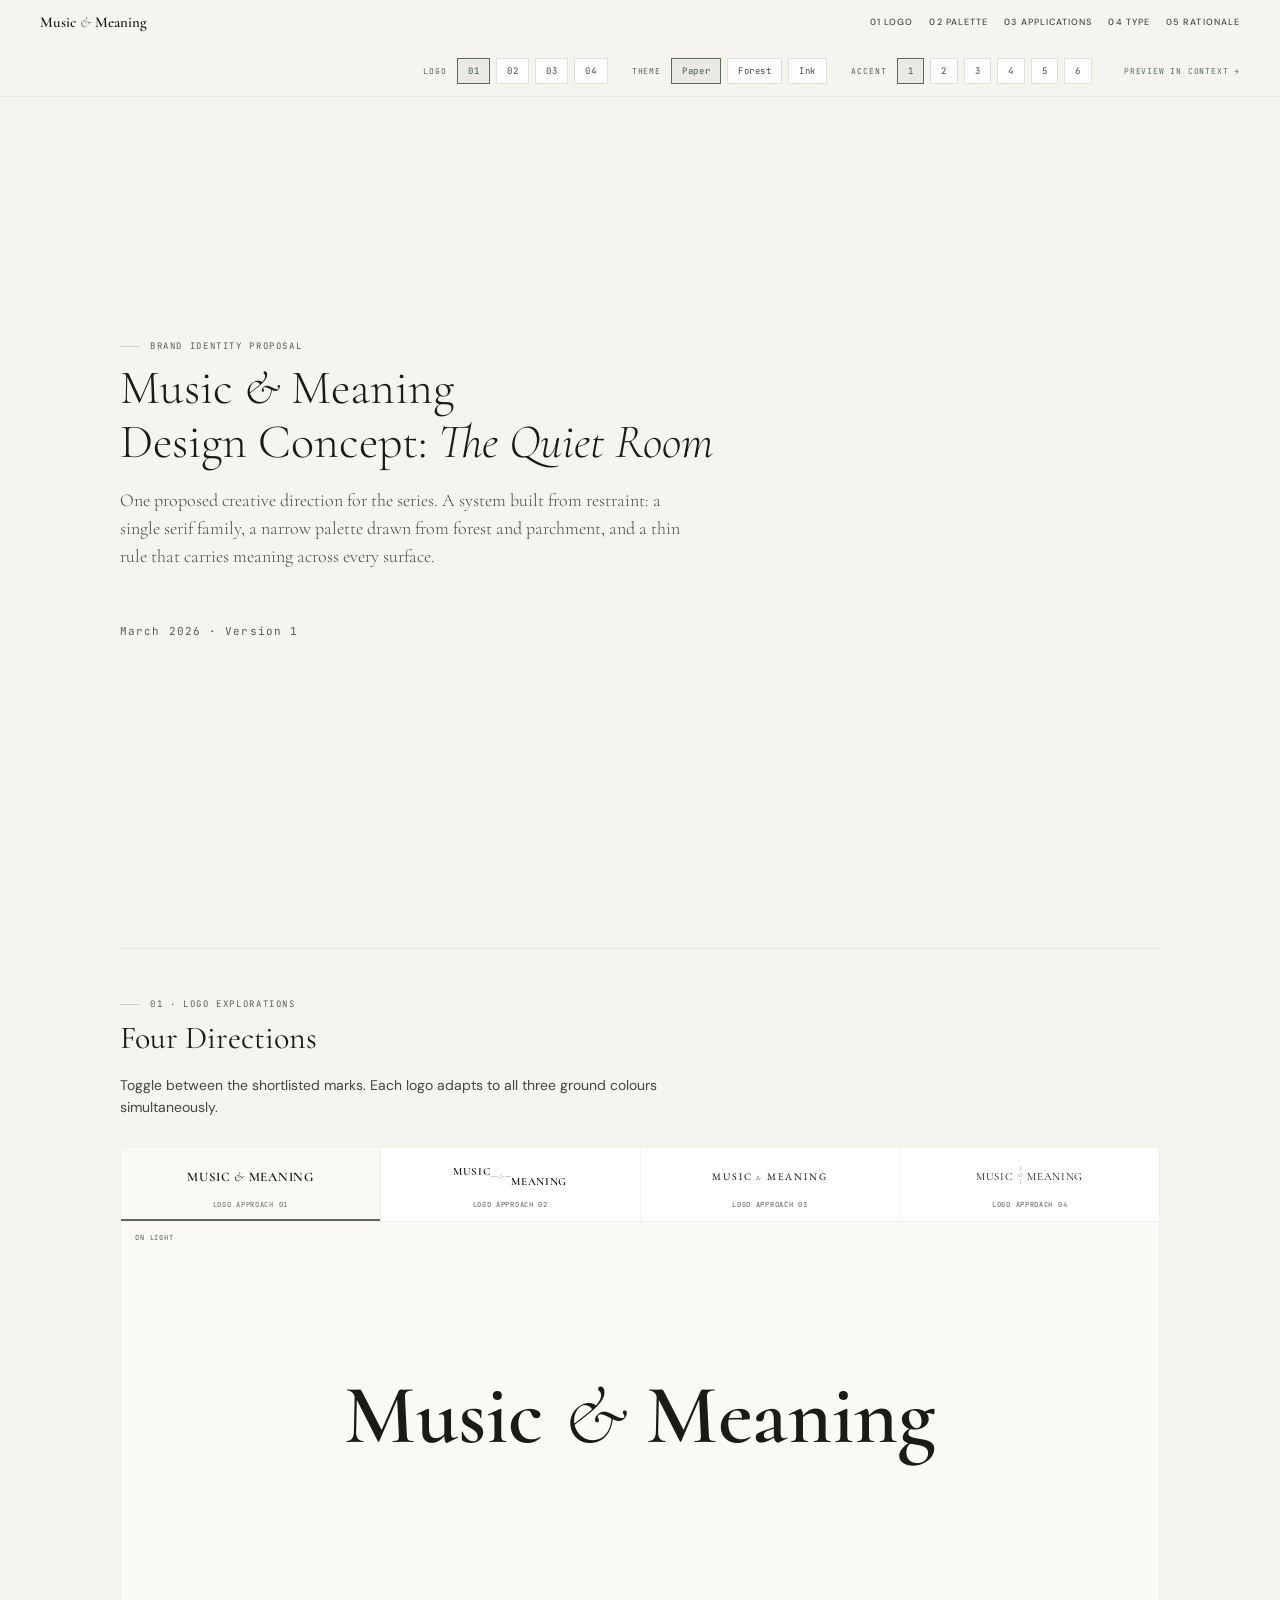
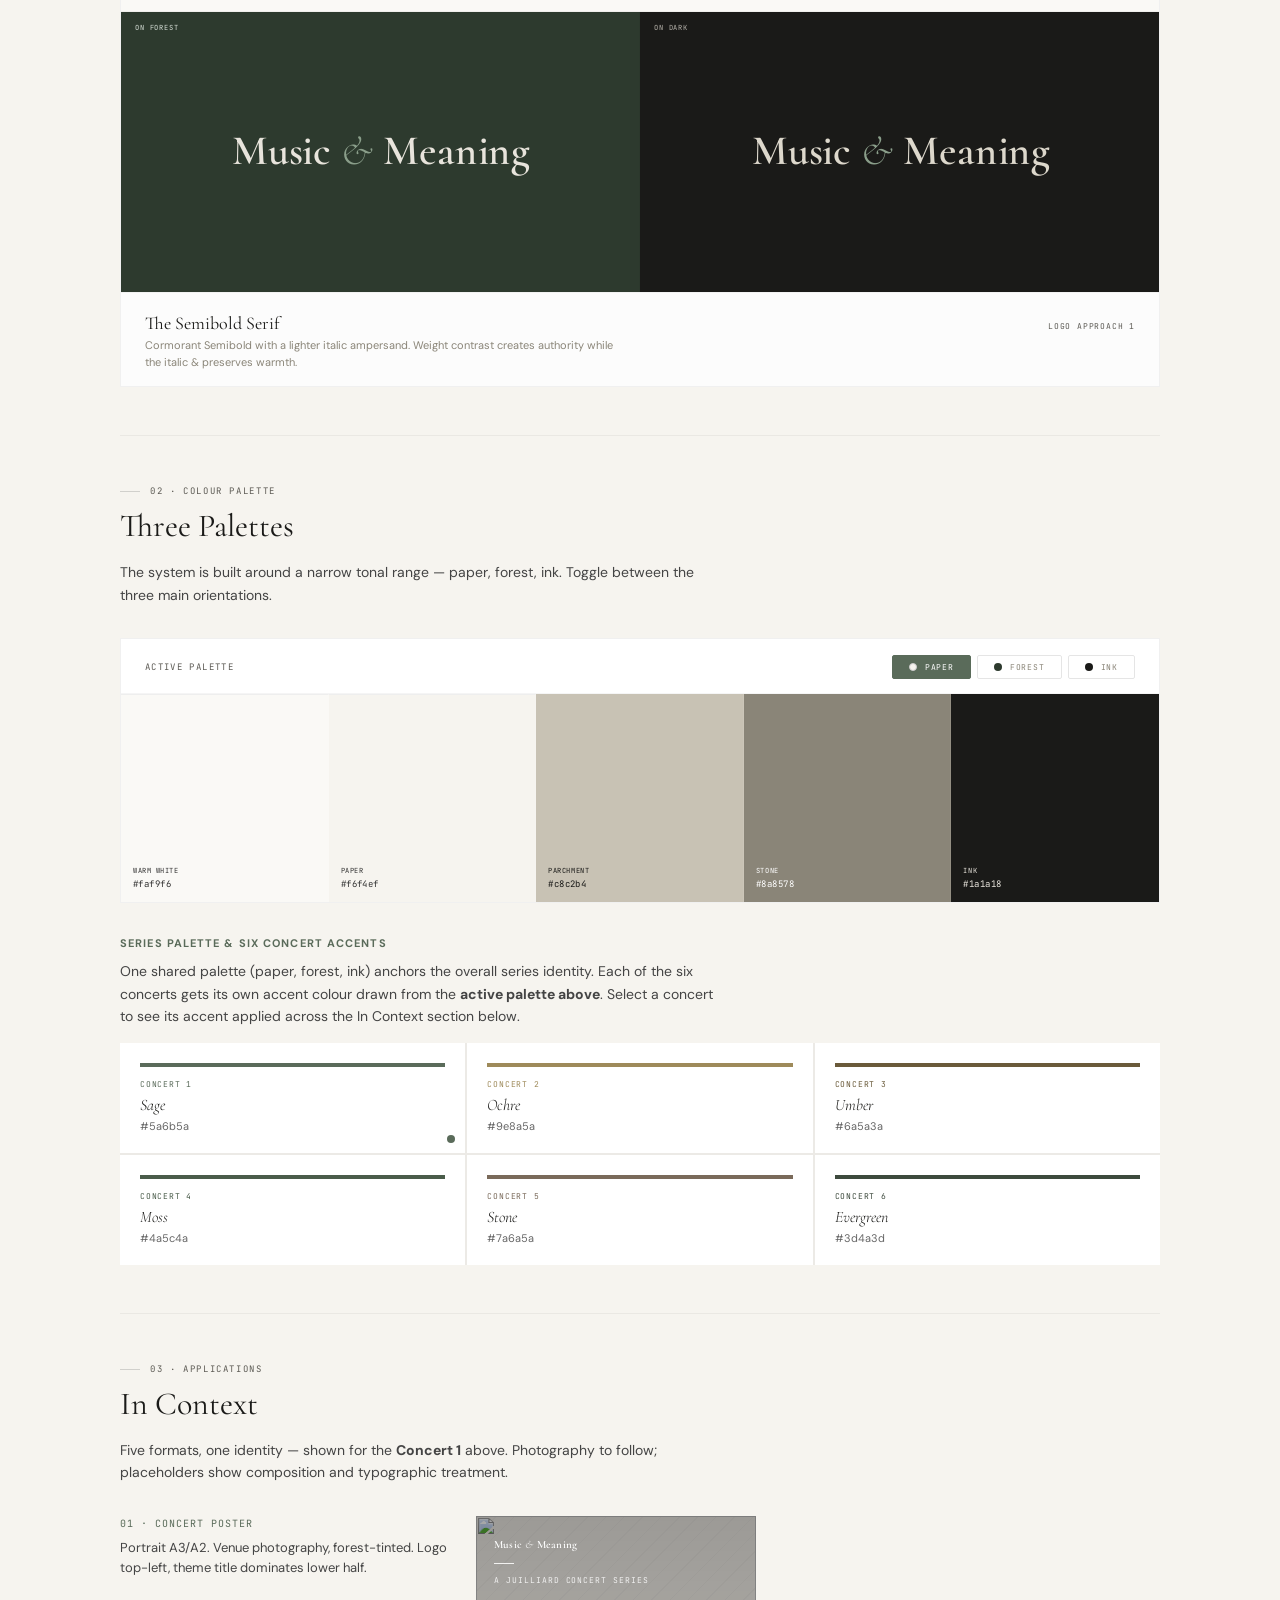
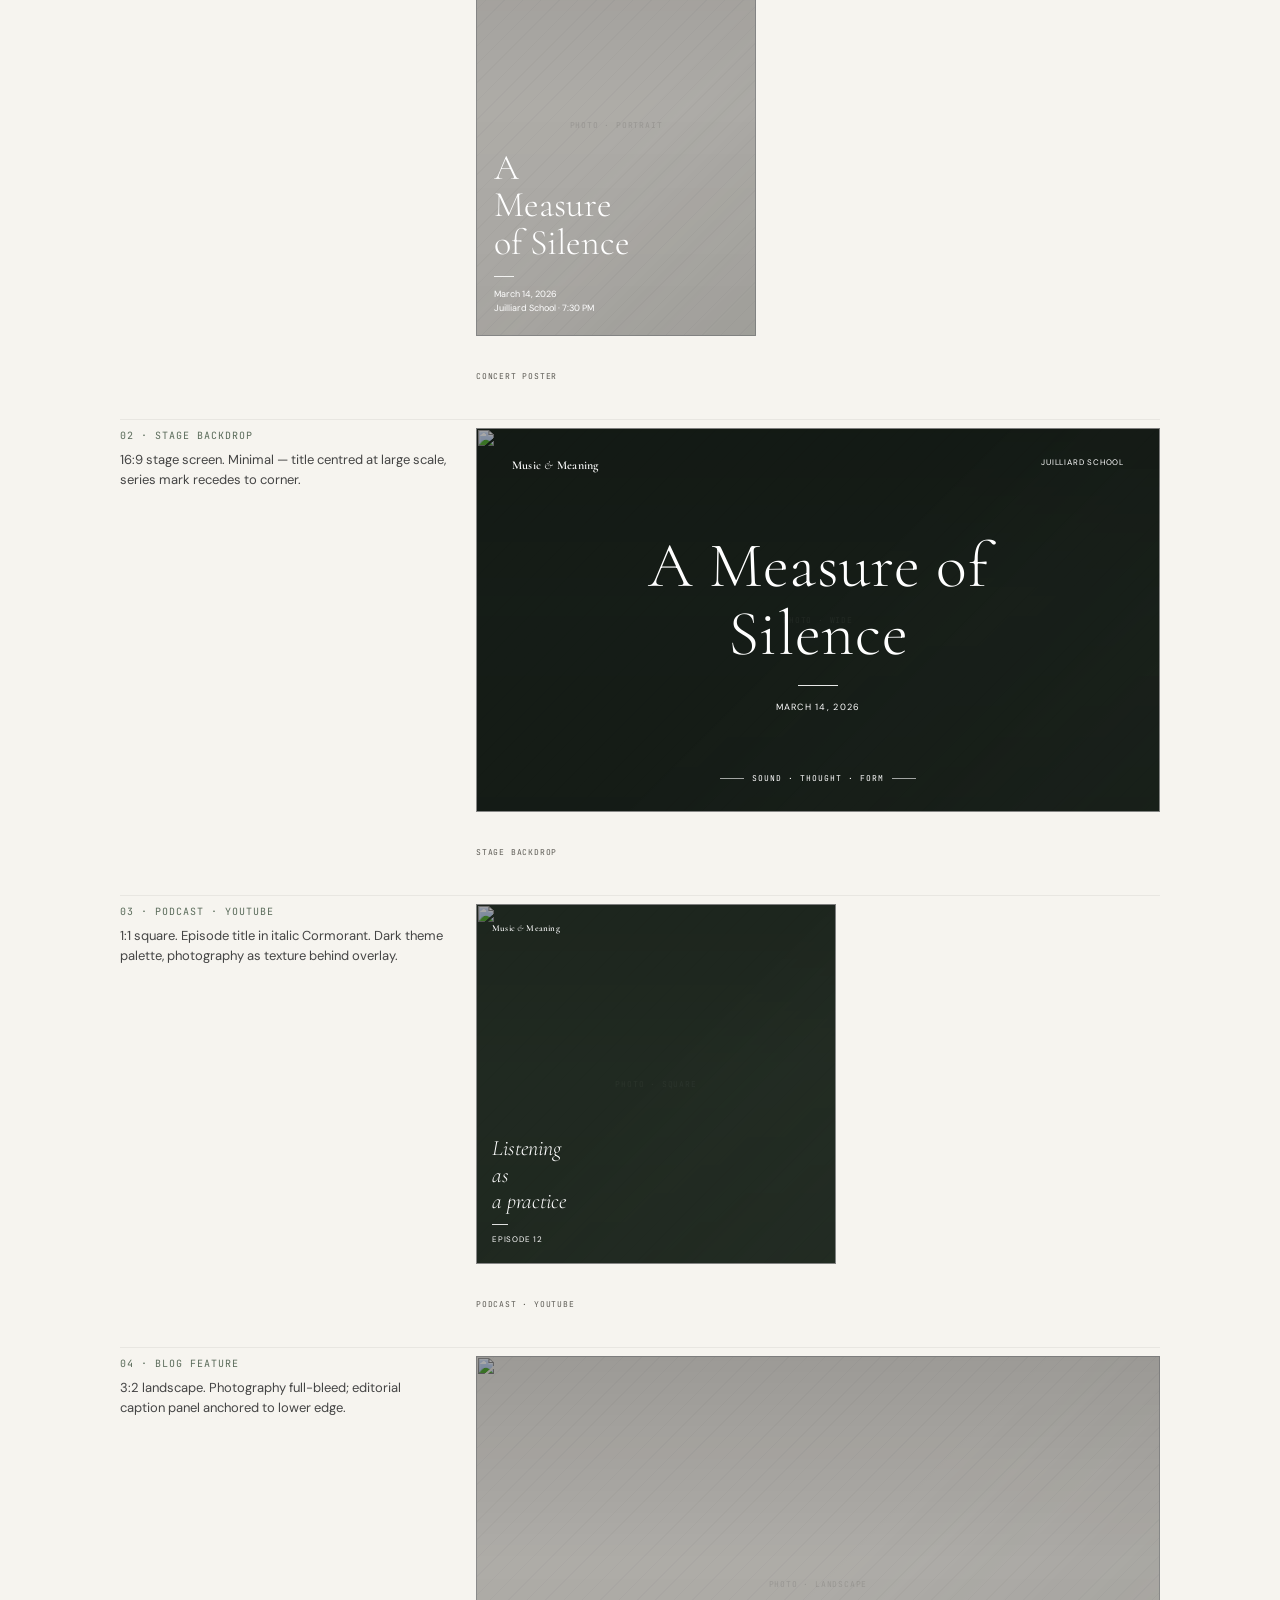
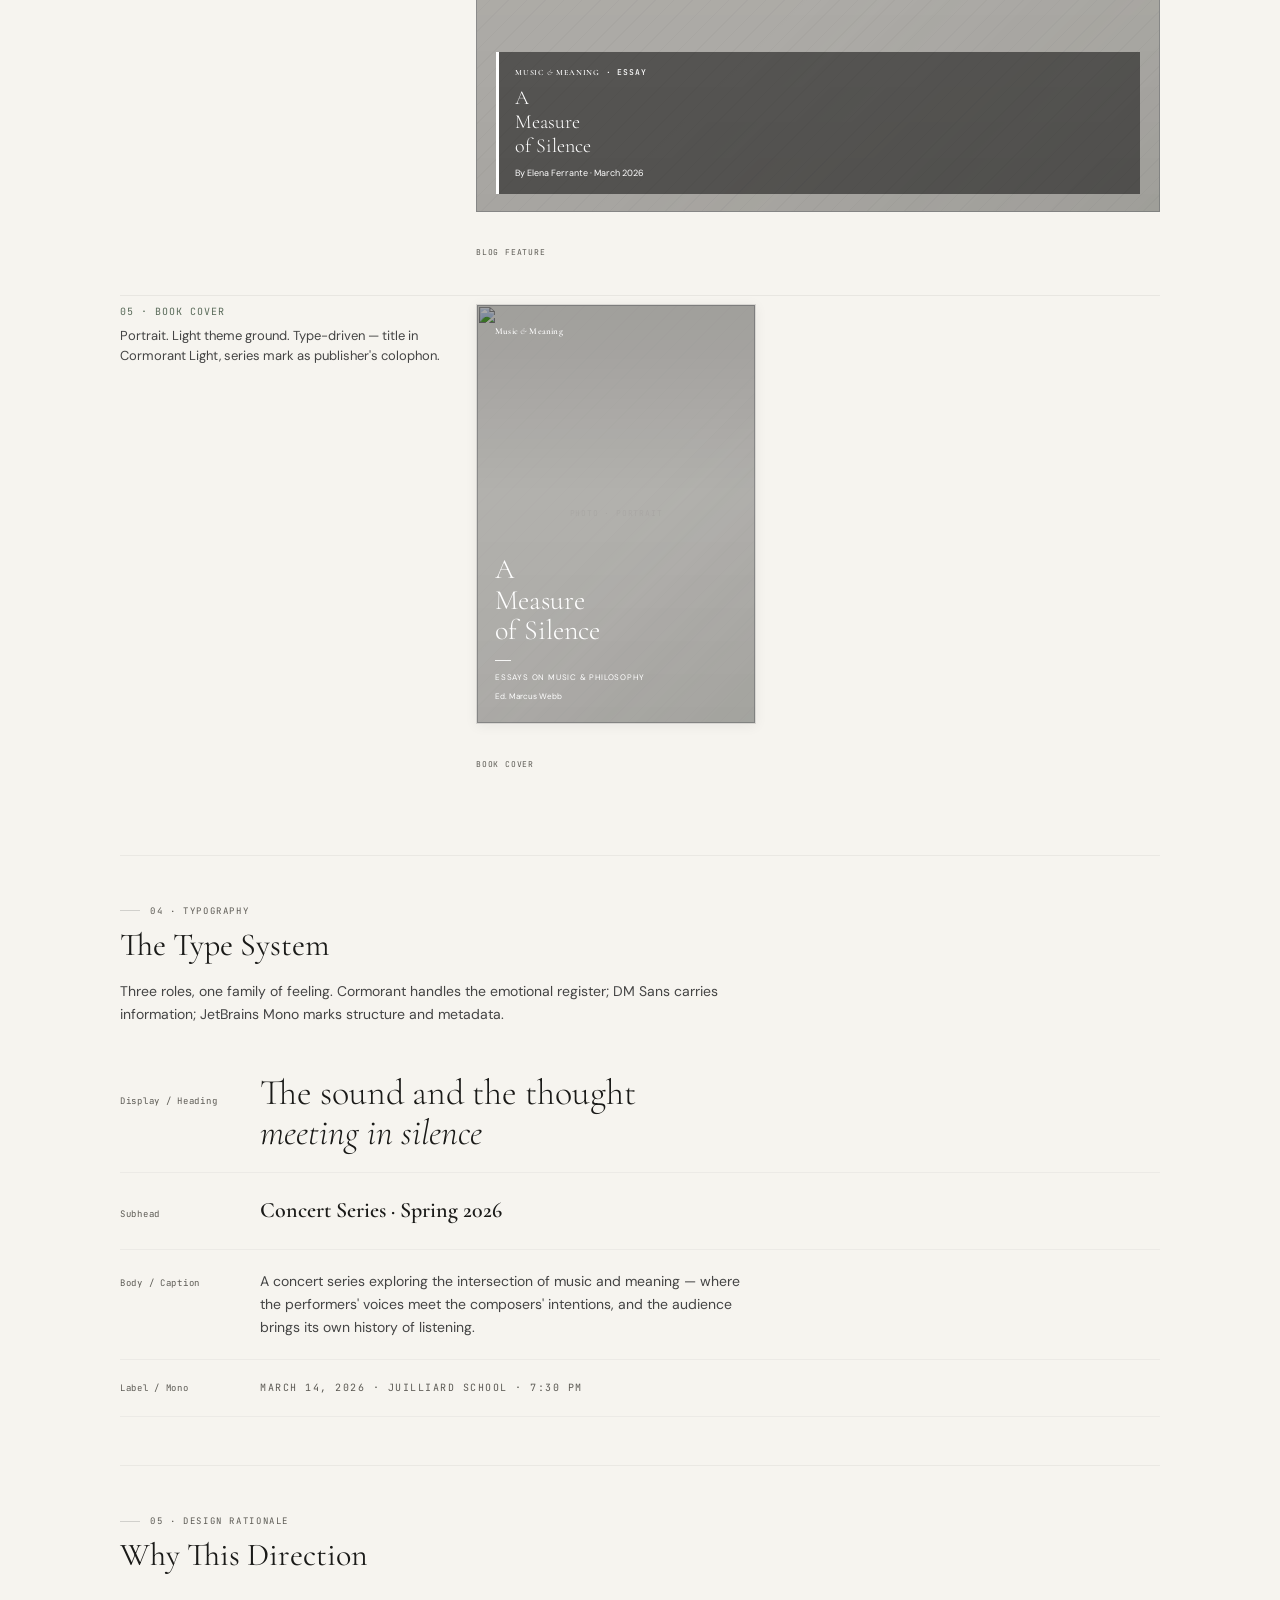
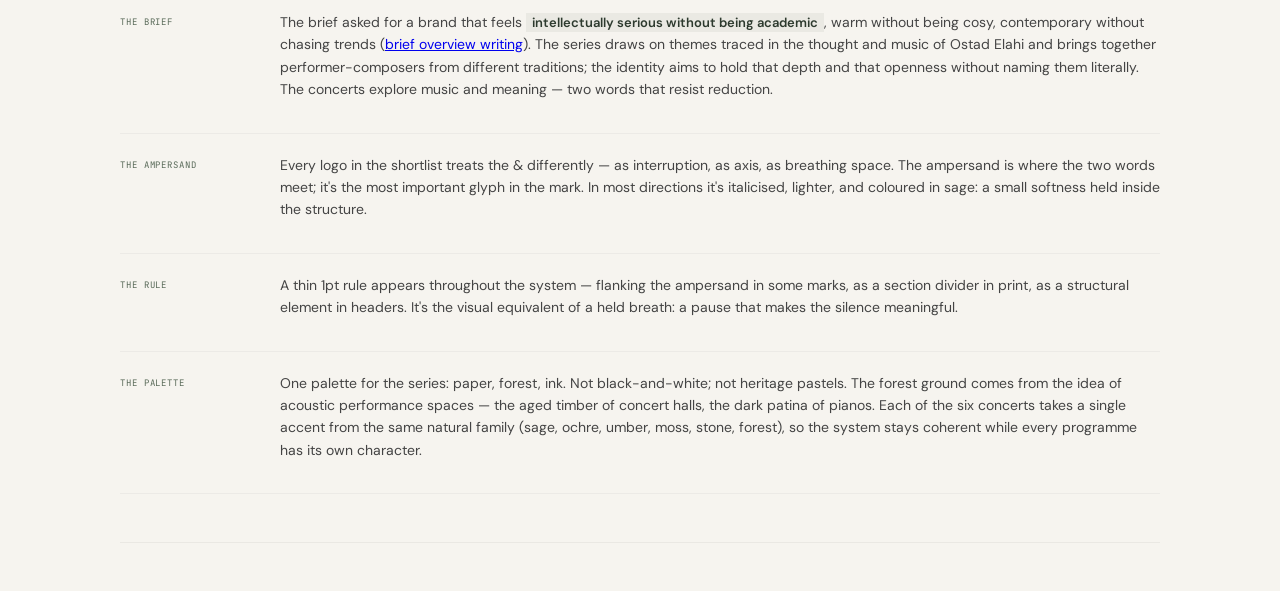
==== commit ad44446d: "Update proposal In Context wiring and assets Sync In Context titles via a single concerts source, re" ====
--- a/music_meaning_proposal_v2.html
+++ b/music_meaning_proposal_v2.html
@@ -5,348 +5,44 @@
 <meta name="viewport" content="width=device-width, initial-scale=1.0">
 <title>Music & Meaning — Brand Identity Proposal</title>
 <link href="https://fonts.googleapis.com/css2?family=Cormorant+Garamond:ital,wght@0,300;0,400;0,500;0,600;1,300;1,400;1,500;1,600&family=Cormorant:ital,wght@0,300;0,400;0,500;0,600;0,700;1,300;1,400;1,500;1,600;1,700&family=DM+Sans:ital,wght@0,300;0,400;0,500;0,700;1,300;1,400&family=JetBrains+Mono:wght@300;400&family=Libre+Baskerville:ital,wght@0,400;0,700;1,400&family=Source+Serif+4:ital,opsz,wght@0,8..60,200..900;1,8..60,200..900&family=Spectral:ital,wght@0,200;0,300;0,400;0,500;0,600;0,700;1,200;1,300;1,400&family=Crimson+Pro:ital,wght@0,200..900;1,200..900&family=EB+Garamond:ital,wght@0,400;0,500;0,600;1,400;1,500&family=DM+Serif+Display:ital@0;1&display=swap" rel="stylesheet">
-<style>
-:root {
-  --ink: #1a1a18;
-  --paper: #f6f4ef;
-  --paper-deep: #efece4;
-  --forest: #2d3a2e;
-  --forest-mid: #3d4e3f;
-  --sage: #5a6b5a;
-  --stone: #8a8578;
-  --stone-light: #b8b2a6;
-  --parchment: #c8c2b4;
-  --warm-white: #faf9f6;
-  --c1: #5a6b5a; --c1t: #e8ede8;
-  --c2: #9e8a5a; --c2t: #f0ebe0;
-  --c3: #6a5a3a; --c3t: #ede8df;
-  --serif: 'Cormorant Garamond', Georgia, serif;
-  --serif-bold: 'Cormorant', Georgia, serif;
-  --sans: 'DM Sans', -apple-system, sans-serif;
-  --mono: 'JetBrains Mono', monospace;
-
-  /* Active palette vars — overridden by JS */
-  --pal-bg: var(--warm-white);
-  --pal-text: var(--ink);
-  --pal-amp: var(--sage);
-  --pal-rule: var(--parchment);
-}
-
-* { margin: 0; padding: 0; box-sizing: border-box; }
-html { scroll-behavior: smooth; }
-body { font-family: var(--sans); background: var(--paper); color: var(--ink); line-height: 1.6; font-size: 14px; -webkit-font-smoothing: antialiased; }
-
-/* ═══ NAV ═══ */
-nav {
-  position: fixed; top: 0; left: 0; right: 0; z-index: 200;
-  background: rgba(246,244,239,0.95); backdrop-filter: blur(16px);
-  border-bottom: 1px solid rgba(0,0,0,0.05);
-  padding: 12px 40px; display: flex; align-items: center; justify-content: space-between;
-  gap: 20px;
-}
-nav .b { font-family: 'Cormorant', serif; font-size: 15px; font-weight: 600; white-space: nowrap; }
-nav .b em { font-weight: 300; font-style: italic; color: var(--sage); }
-nav .nl { display: flex; gap: 16px; flex-wrap: wrap; }
-nav .nl a { font-size: 9px; letter-spacing: 0.12em; text-transform: uppercase; text-decoration: none; color: var(--stone); font-weight: 500; transition: color 0.2s; }
-nav .nl a:hover { color: var(--ink); }
-
-/* ═══ LAYOUT ═══ */
-.pg { max-width: 1120px; margin: 0 auto; padding: 0 40px; }
-section { padding: 72px 0; }
-.tag { font-family: var(--mono); font-size: 9px; letter-spacing: 0.18em; text-transform: uppercase; color: var(--stone-light); margin-bottom: 8px; display: flex; align-items: center; gap: 10px; }
-.tag::before { content: ''; width: 20px; height: 1px; background: var(--parchment); }
-.div { width: 100%; height: 1px; background: rgba(0,0,0,0.05); margin: 48px 0; }
-
-/* ═══ TYPE ═══ */
-h1 { font-family: var(--serif); font-weight: 300; font-size: clamp(30px,4vw,48px); line-height: 1.12; margin-bottom: 18px; }
-h1 em { font-style: italic; }
-h2 { font-family: var(--serif); font-weight: 400; font-size: clamp(22px,3vw,32px); line-height: 1.2; margin-bottom: 16px; }
-h3 { font-family: var(--sans); font-weight: 700; font-size: 11px; letter-spacing: 0.1em; text-transform: uppercase; color: var(--sage); margin-bottom: 8px; }
-.lead { font-family: var(--serif); font-size: 18px; line-height: 1.55; color: var(--stone); max-width: 580px; font-weight: 300; }
-p { max-width: 600px; color: #555; margin-bottom: 12px; }
-
-/* ═══════════════════════════════════════════
-   LOGO SELECTOR PANEL
-   ═══════════════════════════════════════════ */
-#logo-selector {
-  background: white;
-  border: 1px solid rgba(0,0,0,0.06);
-  overflow: hidden;
-}
-
-/* Tab strip */
-.logo-tabs {
-  display: flex;
-  border-bottom: 1px solid rgba(0,0,0,0.06);
-  overflow-x: auto;
-  scrollbar-width: none;
-}
-.logo-tabs::-webkit-scrollbar { display: none; }
-
-.logo-tab {
-  flex: 1;
-  min-width: 80px;
-  padding: 14px 8px 12px;
-  background: none;
-  border: none;
-  border-right: 1px solid rgba(0,0,0,0.04);
-  cursor: pointer;
-  font-family: var(--mono);
-  font-size: 7px;
-  letter-spacing: 0.1em;
-  text-transform: uppercase;
-  color: var(--stone-light);
-  transition: all 0.2s;
-  display: flex;
-  flex-direction: column;
-  align-items: center;
-  gap: 8px;
-  position: relative;
-}
-.logo-tab:last-child { border-right: none; }
-.logo-tab:hover { background: rgba(0,0,0,0.02); color: var(--stone); }
-.logo-tab.active {
-  background: var(--warm-white);
-  color: var(--sage);
-}
-.logo-tab.active::after {
-  content: '';
-  position: absolute;
-  bottom: 0; left: 0; right: 0;
-  height: 2px;
-  background: var(--sage);
-}
-.logo-tab-preview {
-  height: 30px;
-  display: flex;
-  align-items: center;
-  justify-content: center;
-  pointer-events: none;
-}
-.logo-tab-label { white-space: nowrap; }
-
-/* Main display stage */
-.logo-stage {
-  display: grid;
-  grid-template-columns: 2fr 1fr 1fr;
-  gap: 0;
-}
-@media(max-width: 768px) { .logo-stage { grid-template-columns: 1fr; } }
-
-.logo-stage-cell {
-  display: flex;
-  align-items: center;
-  justify-content: center;
-  padding: 56px 40px;
-  min-height: 220px;
-  position: relative;
-  border-right: 1px solid rgba(0,0,0,0.04);
-  transition: background 0.3s;
-}
-.logo-stage-cell:last-child { border-right: none; }
-.logo-stage-cell-label {
-  position: absolute;
-  top: 10px; left: 14px;
-  font-family: var(--mono);
-  font-size: 7px;
-  letter-spacing: 0.12em;
-  text-transform: uppercase;
-}
-.cell-light { background: var(--warm-white); }
-.cell-light .logo-stage-cell-label { color: var(--stone-light); }
-.cell-forest { background: var(--forest); }
-.cell-forest .logo-stage-cell-label { color: #3d5040; }
-.cell-dark { background: var(--ink); }
-.cell-dark .logo-stage-cell-label { color: #333; }
-
-/* Logo description bar */
-.logo-desc {
-  padding: 16px 24px;
-  border-top: 1px solid rgba(0,0,0,0.04);
-  display: flex;
-  align-items: baseline;
-  justify-content: space-between;
-  gap: 16px;
-  background: rgba(0,0,0,0.01);
-  flex-wrap: wrap;
-}
-.logo-desc-name {
-  font-family: var(--serif);
-  font-size: 18px;
-  font-weight: 400;
-  color: var(--ink);
-}
-.logo-desc-note {
-  font-family: var(--sans);
-  font-size: 11px;
-  color: var(--stone);
-  max-width: 480px;
-  line-height: 1.5;
-}
-.logo-desc-source {
-  font-family: var(--mono);
-  font-size: 8px;
-  letter-spacing: 0.1em;
-  text-transform: uppercase;
-  color: var(--stone-light);
-  white-space: nowrap;
-}
-
-/* Hidden logo panels */
-.logo-panel { display: none; }
-.logo-panel.active { display: contents; }
-
-/* ═══════════════════════════════════════════
-   PALETTE SELECTOR
-   ═══════════════════════════════════════════ */
-#palette-selector {
-  margin: 32px 0;
-  background: white;
-  border: 1px solid rgba(0,0,0,0.06);
-  overflow: hidden;
-}
-
-.palette-header {
-  padding: 16px 24px 14px;
-  border-bottom: 1px solid rgba(0,0,0,0.04);
-  display: flex;
-  align-items: center;
-  justify-content: space-between;
-  gap: 20px;
-  flex-wrap: wrap;
-}
-.palette-header-label {
-  font-family: var(--mono);
-  font-size: 9px;
-  letter-spacing: 0.15em;
-  text-transform: uppercase;
-  color: var(--stone-light);
-}
-
-.palette-tabs {
-  display: flex;
-  gap: 6px;
-}
-.palette-tab {
-  padding: 6px 16px;
-  background: none;
-  border: 1px solid rgba(0,0,0,0.1);
-  cursor: pointer;
-  font-family: var(--mono);
-  font-size: 8px;
-  letter-spacing: 0.1em;
-  text-transform: uppercase;
-  color: var(--stone);
-  transition: all 0.2s;
-  border-radius: 2px;
-  display: flex;
-  align-items: center;
-  gap: 8px;
-}
-.palette-tab:hover { border-color: var(--sage); color: var(--sage); }
-.palette-tab.active { background: var(--sage); border-color: var(--sage); color: white; }
-.pal-dot {
-  width: 8px; height: 8px; border-radius: 50%;
-  flex-shrink: 0;
-}
-
-.palette-grid {
-  display: grid;
-  grid-template-columns: repeat(5, 1fr);
-  gap: 0;
-}
-@media(max-width: 600px) { .palette-grid { grid-template-columns: repeat(3, 1fr); } }
-
-.palette-swatch {
-  aspect-ratio: 1;
-  display: flex;
-  flex-direction: column;
-  align-items: flex-start;
-  justify-content: flex-end;
-  padding: 10px 12px;
-  border-right: 1px solid rgba(255,255,255,0.08);
-  transition: all 0.3s;
-}
-.palette-swatch:last-child { border-right: none; }
-.swatch-name {
-  font-family: var(--mono);
-  font-size: 7px;
-  letter-spacing: 0.08em;
-  text-transform: uppercase;
-  opacity: 0.5;
-  line-height: 1.3;
-}
-.swatch-hex {
-  font-family: var(--mono);
-  font-size: 9px;
-  letter-spacing: 0.05em;
-  opacity: 0.6;
-  margin-top: 2px;
-}
-
-.palette-panel { display: none; }
-.palette-panel.active { display: contents; }
-
-/* ═══════════════════════════════════════════
-   REST OF PROPOSAL SECTIONS
-   ═══════════════════════════════════════════ */
-
-/* Palette display in-context */
-.two-col { display: grid; grid-template-columns: 1fr 1fr; gap: 40px; margin: 24px 0; }
-@media(max-width:768px) { .two-col { grid-template-columns: 1fr; } }
-
-.rationale { display: grid; grid-template-columns: 140px 1fr; gap: 20px; padding: 20px 0; border-bottom: 1px solid rgba(0,0,0,0.04); }
-@media(max-width:768px) { .rationale { grid-template-columns: 1fr; gap: 6px; } }
-.rationale-source { font-family: var(--mono); font-size: 9px; letter-spacing: 0.1em; color: var(--sage); text-transform: uppercase; padding-top: 4px; }
-.rationale p { max-width: none; }
-.brief-phrase { background: rgba(90,107,90,0.08); padding: 1px 6px; font-weight: 600; color: var(--forest); font-size: 13px; }
-
-/* Type specimen */
-.type-row { display: flex; align-items: baseline; gap: 0; padding: 20px 0; border-bottom: 1px solid rgba(0,0,0,0.04); }
-.type-meta { width: 140px; flex-shrink: 0; font-family: var(--mono); font-size: 9px; color: var(--stone-light); letter-spacing: 0.08em; }
-
-/* Scale strip */
-.scale-strip { display: flex; align-items: center; gap: 28px; padding: 20px 24px; background: white; border: 1px solid rgba(0,0,0,0.04); margin: 16px 0; overflow-x: auto; }
-.scale-item { display: flex; flex-direction: column; align-items: center; gap: 6px; flex-shrink: 0; }
-.scale-label { font-family: var(--mono); font-size: 7px; color: var(--stone-light); letter-spacing: 0.08em; }
-
-/* Context panels */
-.ctx-grid { display: grid; grid-template-columns: repeat(3,1fr); gap: 2px; margin: 20px 0; background: rgba(0,0,0,0.04); }
-@media(max-width:768px) { .ctx-grid { grid-template-columns: 1fr; } }
-.ctx-cell { position: relative; overflow: hidden; }
-.ctx-label-sm { position: absolute; top: 8px; left: 10px; font-family: var(--mono); font-size: 6px; letter-spacing: 0.1em; text-transform: uppercase; color: rgba(0,0,0,0.2); z-index: 2; }
-.ctx-label-dk { color: rgba(255,255,255,0.2); }
-.mini-poster { aspect-ratio: 2/3; display: flex; flex-direction: column; justify-content: space-between; padding: 16px 14px; }
-.mini-pod { aspect-ratio: 1; display: flex; flex-direction: column; justify-content: space-between; padding: 16px 14px; }
-.mini-social { aspect-ratio: 1; display: flex; flex-direction: column; justify-content: center; align-items: center; text-align: center; padding: 16px; }
-
-footer { padding: 48px 40px; text-align: center; font-family: var(--mono); font-size: 9px; letter-spacing: 0.12em; color: var(--stone-light); text-transform: uppercase; border-top: 1px solid rgba(0,0,0,0.04); }
-
-/* ═══════════════════════════════════════════
-   APPLICATION BLOCKS (rest of document)
-   ═══════════════════════════════════════════ */
-.app-block { background: white; border: 1px solid rgba(0,0,0,0.06); overflow: hidden; margin: 16px 0; }
-.app-block-header { padding: 16px 20px; border-bottom: 1px solid rgba(0,0,0,0.04); }
-.app-block-header h4 { font-family: var(--sans); font-weight: 700; font-size: 11px; letter-spacing: 0.08em; text-transform: uppercase; color: var(--sage); margin: 0; }
-
-/* HERO SECTION */
-#hero { min-height: 100vh; display: flex; flex-direction: column; justify-content: center; padding-top: 80px; }
-.hero-meta { font-family: var(--mono); font-size: 11px; color: var(--stone-light); letter-spacing: 0.1em; margin-top: 40px; }
-
-</style>
+<link rel="stylesheet" href="music_meaning_proposal_v2.css">
 </head>
 <body>
 
-<!-- ═══ NAV ═══ -->
-<nav>
-  <div class="b">Music <em>&</em> Meaning</div>
-  <div class="nl">
-    <a href="#logo">Logo</a>
-    <a href="#palette">Palette</a>
-    <a href="#typography">Type</a>
-    <a href="#rationale">Rationale</a>
-    <a href="#applications">Applications</a>
-
+<!-- ═══ NAV (combined: brand, section links, logo/theme/accent, preview) ═══ -->
+<nav id="main-nav">
+  <div class="nav-brand">Music <em>&</em> Meaning</div>
+  <div class="nav-links">
+    <a href="#logo">01 Logo</a>
+    <a href="#palette">02 Palette</a>
+    <a href="#applications">03 Applications</a>
+    <a href="#typography">04 Type</a>
+    <a href="#rationale">05 Rationale</a>
+  </div>
+  <div id="selection-bar" class="nav-sel">
+    <div class="sel-group">
+      <span class="sel-label">Logo</span>
+      <button type="button" class="sel-btn active" data-sel="logo" data-idx="0" onclick="setFromBar('logo',0)">01</button>
+      <button type="button" class="sel-btn" data-sel="logo" data-idx="1" onclick="setFromBar('logo',1)">02</button>
+      <button type="button" class="sel-btn" data-sel="logo" data-idx="2" onclick="setFromBar('logo',2)">03</button>
+      <button type="button" class="sel-btn" data-sel="logo" data-idx="3" onclick="setFromBar('logo',3)">04</button>
+    </div>
+    <div class="sel-group">
+      <span class="sel-label">Theme</span>
+      <button type="button" class="sel-btn active" data-sel="palette" data-idx="0" onclick="setFromBar('palette',0)">Paper</button>
+      <button type="button" class="sel-btn" data-sel="palette" data-idx="1" onclick="setFromBar('palette',1)">Forest</button>
+      <button type="button" class="sel-btn" data-sel="palette" data-idx="2" onclick="setFromBar('palette',2)">Ink</button>
+    </div>
+    <div class="sel-group">
+      <span class="sel-label">Accent</span>
+      <button type="button" class="sel-btn active" data-sel="accent" data-idx="0" onclick="setFromBar('accent',0)">1</button>
+      <button type="button" class="sel-btn" data-sel="accent" data-idx="1" onclick="setFromBar('accent',1)">2</button>
+      <button type="button" class="sel-btn" data-sel="accent" data-idx="2" onclick="setFromBar('accent',2)">3</button>
+      <button type="button" class="sel-btn" data-sel="accent" data-idx="3" onclick="setFromBar('accent',3)">4</button>
+      <button type="button" class="sel-btn" data-sel="accent" data-idx="4" onclick="setFromBar('accent',4)">5</button>
+      <button type="button" class="sel-btn" data-sel="accent" data-idx="5" onclick="setFromBar('accent',5)">6</button>
+    </div>
+    <a href="#applications" class="sel-jump">Preview In Context →</a>
   </div>
 </nav>
 
@@ -418,15 +114,15 @@
       <div class="logo-panel active" data-logo="0">
         <div class="logo-stage-cell cell-light">
           <span class="logo-stage-cell-label">On Light</span>
-          <div style="font-family:'Cormorant',serif;font-size:42px;font-weight:600;color:#1a1a18;">Music <em style="font-weight:300;">&</em> Meaning</div>
+          <div class="logo-stage-mark" style="font-family:'Cormorant',serif;font-size:42px;font-weight:600;color:#1a1a18;">Music <em style="font-weight:300;">&</em> Meaning</div>
         </div>
         <div class="logo-stage-cell cell-forest">
           <span class="logo-stage-cell-label">On Forest</span>
-          <div style="font-family:'Cormorant',serif;font-size:28px;font-weight:600;color:#e8e4dc;">Music <em style="font-weight:300;color:#8a9e8a;">&</em> Meaning</div>
+          <div class="logo-stage-mark" style="font-family:'Cormorant',serif;font-size:28px;font-weight:600;color:#e8e4dc;">Music <em style="font-weight:300;color:#8a9e8a;">&</em> Meaning</div>
         </div>
         <div class="logo-stage-cell cell-dark">
           <span class="logo-stage-cell-label">On Dark</span>
-          <div style="font-family:'Cormorant',serif;font-size:28px;font-weight:600;color:#ddd8cc;">Music <em style="font-weight:300;color:#8a9e8a;">&</em> Meaning</div>
+          <div class="logo-stage-mark" style="font-family:'Cormorant',serif;font-size:28px;font-weight:600;color:#ddd8cc;">Music <em style="font-weight:300;color:#8a9e8a;">&</em> Meaning</div>
         </div>
       </div>
 
@@ -434,7 +130,7 @@
       <div class="logo-panel" data-logo="1">
         <div class="logo-stage-cell cell-light">
           <span class="logo-stage-cell-label">On Light</span>
-          <div style="position:relative;height:60px;display:flex;align-items:center;justify-content:center;">
+          <div class="logo-stage-mark" style="position:relative;height:60px;display:flex;align-items:center;justify-content:center;">
             <span style="font-family:'Cormorant',serif;font-size:38px;font-weight:600;color:#1a1a18;position:relative;top:-10px;">Music</span>
             <span style="display:inline-flex;align-items:center;margin:0 3px;"><span style="display:inline-block;width:14px;height:1.5px;background:#c8c2b4;"></span><span style="font-family:'Cormorant Garamond',serif;font-size:22px;font-weight:300;font-style:italic;color:#b8b2a6;padding:0 4px;">&</span><span style="display:inline-block;width:14px;height:1.5px;background:#c8c2b4;"></span></span>
             <span style="font-family:'Cormorant',serif;font-size:38px;font-weight:600;color:#1a1a18;position:relative;top:10px;">Meaning</span>
@@ -442,7 +138,7 @@
         </div>
         <div class="logo-stage-cell cell-forest">
           <span class="logo-stage-cell-label">On Forest</span>
-          <div style="position:relative;height:50px;display:flex;align-items:center;justify-content:center;">
+          <div class="logo-stage-mark" style="position:relative;height:50px;display:flex;align-items:center;justify-content:center;">
             <span style="font-family:'Cormorant',serif;font-size:26px;font-weight:600;color:#e8e4dc;position:relative;top:-7px;">Music</span>
             <span style="display:inline-flex;align-items:center;margin:0 2px;"><span style="display:inline-block;width:10px;height:1.5px;background:rgba(255,255,255,0.15);"></span><span style="font-family:'Cormorant Garamond',serif;font-size:15px;font-weight:300;font-style:italic;color:#7a8e7a;padding:0 3px;">&</span><span style="display:inline-block;width:10px;height:1.5px;background:rgba(255,255,255,0.15);"></span></span>
             <span style="font-family:'Cormorant',serif;font-size:26px;font-weight:600;color:#e8e4dc;position:relative;top:7px;">Meaning</span>
@@ -450,7 +146,7 @@
         </div>
         <div class="logo-stage-cell cell-dark">
           <span class="logo-stage-cell-label">On Dark</span>
-          <div style="position:relative;height:50px;display:flex;align-items:center;justify-content:center;">
+          <div class="logo-stage-mark" style="position:relative;height:50px;display:flex;align-items:center;justify-content:center;">
             <span style="font-family:'Cormorant',serif;font-size:26px;font-weight:600;color:#ddd8cc;position:relative;top:-7px;">Music</span>
             <span style="display:inline-flex;align-items:center;margin:0 2px;"><span style="display:inline-block;width:10px;height:1.5px;background:rgba(255,255,255,0.1);"></span><span style="font-family:'Cormorant Garamond',serif;font-size:15px;font-weight:300;font-style:italic;color:#7a8e7a;padding:0 3px;">&</span><span style="display:inline-block;width:10px;height:1.5px;background:rgba(255,255,255,0.1);"></span></span>
             <span style="font-family:'Cormorant',serif;font-size:26px;font-weight:600;color:#ddd8cc;position:relative;top:7px;">Meaning</span>
@@ -462,15 +158,15 @@
       <div class="logo-panel" data-logo="2">
         <div class="logo-stage-cell cell-light">
           <span class="logo-stage-cell-label">On Light</span>
-          <div style="font-family:'EB Garamond',serif;font-size:30px;font-weight:400;letter-spacing:.22em;color:#1a1a18;text-transform:uppercase;">Music <span style="font-size:20px;color:#5a6b5a;letter-spacing:.15em;">&</span> Meaning</div>
+          <div class="logo-stage-mark" style="font-family:'EB Garamond',serif;font-size:30px;font-weight:400;letter-spacing:.22em;color:#1a1a18;text-transform:uppercase;">Music <span style="font-size:20px;color:#5a6b5a;letter-spacing:.15em;">&</span> Meaning</div>
         </div>
         <div class="logo-stage-cell cell-forest">
           <span class="logo-stage-cell-label">On Forest</span>
-          <div style="font-family:'EB Garamond',serif;font-size:22px;font-weight:400;letter-spacing:.22em;color:#e0dcd2;text-transform:uppercase;">Music <span style="font-size:14px;color:#7a8e7a;letter-spacing:.15em;">&</span> Meaning</div>
+          <div class="logo-stage-mark" style="font-family:'EB Garamond',serif;font-size:22px;font-weight:400;letter-spacing:.22em;color:#e0dcd2;text-transform:uppercase;">Music <span style="font-size:14px;color:#7a8e7a;letter-spacing:.15em;">&</span> Meaning</div>
         </div>
         <div class="logo-stage-cell cell-dark">
           <span class="logo-stage-cell-label">On Dark</span>
-          <div style="font-family:'EB Garamond',serif;font-size:22px;font-weight:400;letter-spacing:.22em;color:#ccc8bc;text-transform:uppercase;">Music <span style="font-size:14px;color:#7a8e7a;letter-spacing:.15em;">&</span> Meaning</div>
+          <div class="logo-stage-mark" style="font-family:'EB Garamond',serif;font-size:22px;font-weight:400;letter-spacing:.22em;color:#ccc8bc;text-transform:uppercase;">Music <span style="font-size:14px;color:#7a8e7a;letter-spacing:.15em;">&</span> Meaning</div>
         </div>
       </div>
 
@@ -478,7 +174,7 @@
       <div class="logo-panel" data-logo="3">
         <div class="logo-stage-cell cell-light">
           <span class="logo-stage-cell-label">On Light</span>
-          <div style="display:flex;align-items:center;justify-content:center;gap:0;">
+          <div class="logo-stage-mark" style="display:flex;align-items:center;justify-content:center;gap:0;">
             <span style="font-family:'Cormorant Garamond',serif;font-size:38px;font-weight:400;color:#1a1a18;letter-spacing:.03em;">Music</span>
             <span style="display:inline-flex;flex-direction:column;align-items:center;padding:0 16px;">
               <span style="display:block;width:1px;height:18px;background:#c8c2b4;"></span>
@@ -490,7 +186,7 @@
         </div>
         <div class="logo-stage-cell cell-forest">
           <span class="logo-stage-cell-label">On Forest</span>
-          <div style="display:flex;align-items:center;justify-content:center;gap:0;">
+          <div class="logo-stage-mark" style="display:flex;align-items:center;justify-content:center;gap:0;">
             <span style="font-family:'Cormorant Garamond',serif;font-size:26px;font-weight:400;color:#e8e4dc;letter-spacing:.03em;">Music</span>
             <span style="display:inline-flex;flex-direction:column;align-items:center;padding:0 10px;">
               <span style="display:block;width:1px;height:10px;background:rgba(255,255,255,0.1);"></span>
@@ -502,7 +198,7 @@
         </div>
         <div class="logo-stage-cell cell-dark">
           <span class="logo-stage-cell-label">On Dark</span>
-          <div style="display:flex;align-items:center;justify-content:center;gap:0;">
+          <div class="logo-stage-mark" style="display:flex;align-items:center;justify-content:center;gap:0;">
             <span style="font-family:'Cormorant Garamond',serif;font-size:26px;font-weight:400;color:#ddd8cc;letter-spacing:.03em;">Music</span>
             <span style="display:inline-flex;flex-direction:column;align-items:center;padding:0 10px;">
               <span style="display:block;width:1px;height:10px;background:rgba(255,255,255,0.07);"></span>
@@ -561,24 +257,24 @@
     <div class="palette-panel active" data-palette="0">
       <div class="palette-grid">
         <div class="palette-swatch" style="background:#faf9f6;border-top:1px solid #eee;">
-          <div class="swatch-name" style="color:#888;">Warm White</div>
-          <div class="swatch-hex" style="color:#888;">#faf9f6</div>
+          <div class="swatch-name" style="color:#333;">Warm White</div>
+          <div class="swatch-hex" style="color:#333;">#faf9f6</div>
         </div>
         <div class="palette-swatch" style="background:#f6f4ef;border-top:1px solid #eee;">
-          <div class="swatch-name" style="color:#888;">Paper</div>
-          <div class="swatch-hex" style="color:#888;">#f6f4ef</div>
+          <div class="swatch-name" style="color:#333;">Paper</div>
+          <div class="swatch-hex" style="color:#333;">#f6f4ef</div>
         </div>
         <div class="palette-swatch" style="background:#c8c2b4;">
-          <div class="swatch-name" style="color:rgba(0,0,0,0.4);">Parchment</div>
-          <div class="swatch-hex" style="color:rgba(0,0,0,0.4);">#c8c2b4</div>
+          <div class="swatch-name" style="color:#1a1a18;">Parchment</div>
+          <div class="swatch-hex" style="color:#1a1a18;">#c8c2b4</div>
         </div>
         <div class="palette-swatch" style="background:#8a8578;">
-          <div class="swatch-name" style="color:rgba(255,255,255,0.6);">Stone</div>
-          <div class="swatch-hex" style="color:rgba(255,255,255,0.6);">#8a8578</div>
+          <div class="swatch-name" style="color:#fff;">Stone</div>
+          <div class="swatch-hex" style="color:#fff;">#8a8578</div>
         </div>
         <div class="palette-swatch" style="background:#1a1a18;">
-          <div class="swatch-name" style="color:rgba(255,255,255,0.5);">Ink</div>
-          <div class="swatch-hex" style="color:rgba(255,255,255,0.5);">#1a1a18</div>
+          <div class="swatch-name" style="color:#e8e4dc;">Ink</div>
+          <div class="swatch-hex" style="color:#e8e4dc;">#1a1a18</div>
         </div>
       </div>
     </div>
@@ -587,24 +283,24 @@
     <div class="palette-panel" data-palette="1">
       <div class="palette-grid">
         <div class="palette-swatch" style="background:#2d3a2e;">
-          <div class="swatch-name" style="color:rgba(255,255,255,0.4);">Forest</div>
-          <div class="swatch-hex" style="color:rgba(255,255,255,0.4);">#2d3a2e</div>
+          <div class="swatch-name" style="color:#e0e8e0;">Forest</div>
+          <div class="swatch-hex" style="color:#e0e8e0;">#2d3a2e</div>
         </div>
         <div class="palette-swatch" style="background:#3d4e3f;">
-          <div class="swatch-name" style="color:rgba(255,255,255,0.4);">Forest Mid</div>
-          <div class="swatch-hex" style="color:rgba(255,255,255,0.4);">#3d4e3f</div>
+          <div class="swatch-name" style="color:#e0e8e0;">Forest Mid</div>
+          <div class="swatch-hex" style="color:#e0e8e0;">#3d4e3f</div>
         </div>
         <div class="palette-swatch" style="background:#5a6b5a;">
-          <div class="swatch-name" style="color:rgba(255,255,255,0.5);">Sage</div>
-          <div class="swatch-hex" style="color:rgba(255,255,255,0.5);">#5a6b5a</div>
+          <div class="swatch-name" style="color:#e8ece8;">Sage</div>
+          <div class="swatch-hex" style="color:#e8ece8;">#5a6b5a</div>
         </div>
         <div class="palette-swatch" style="background:#8a9e8a;">
-          <div class="swatch-name" style="color:rgba(255,255,255,0.6);">Sage Light</div>
-          <div class="swatch-hex" style="color:rgba(255,255,255,0.6);">#8a9e8a</div>
+          <div class="swatch-name" style="color:#1a1a18;">Sage Light</div>
+          <div class="swatch-hex" style="color:#1a1a18;">#8a9e8a</div>
         </div>
         <div class="palette-swatch" style="background:#e8e4dc;">
-          <div class="swatch-name" style="color:rgba(0,0,0,0.4);">Cream</div>
-          <div class="swatch-hex" style="color:rgba(0,0,0,0.4);">#e8e4dc</div>
+          <div class="swatch-name" style="color:#333;">Cream</div>
+          <div class="swatch-hex" style="color:#333;">#e8e4dc</div>
         </div>
       </div>
     </div>
@@ -613,71 +309,71 @@
     <div class="palette-panel" data-palette="2">
       <div class="palette-grid">
         <div class="palette-swatch" style="background:#1a1a18;">
-          <div class="swatch-name" style="color:rgba(255,255,255,0.4);">Ink</div>
-          <div class="swatch-hex" style="color:rgba(255,255,255,0.4);">#1a1a18</div>
+          <div class="swatch-name" style="color:#e8e4dc;">Ink</div>
+          <div class="swatch-hex" style="color:#e8e4dc;">#1a1a18</div>
         </div>
         <div class="palette-swatch" style="background:#2a2a26;">
-          <div class="swatch-name" style="color:rgba(255,255,255,0.4);">Ink Mid</div>
-          <div class="swatch-hex" style="color:rgba(255,255,255,0.4);">#2a2a26</div>
+          <div class="swatch-name" style="color:#e0e0dc;">Ink Mid</div>
+          <div class="swatch-hex" style="color:#e0e0dc;">#2a2a26</div>
         </div>
         <div class="palette-swatch" style="background:#5a6b5a;">
-          <div class="swatch-name" style="color:rgba(255,255,255,0.5);">Sage</div>
-          <div class="swatch-hex" style="color:rgba(255,255,255,0.5);">#5a6b5a</div>
+          <div class="swatch-name" style="color:#e8ece8;">Sage</div>
+          <div class="swatch-hex" style="color:#e8ece8;">#5a6b5a</div>
         </div>
         <div class="palette-swatch" style="background:#8a8578;">
-          <div class="swatch-name" style="color:rgba(255,255,255,0.5);">Stone</div>
-          <div class="swatch-hex" style="color:rgba(255,255,255,0.5);">#8a8578</div>
+          <div class="swatch-name" style="color:#fff;">Stone</div>
+          <div class="swatch-hex" style="color:#fff;">#8a8578</div>
         </div>
         <div class="palette-swatch" style="background:#ddd8cc;">
-          <div class="swatch-name" style="color:rgba(0,0,0,0.4);">Dusk</div>
-          <div class="swatch-hex" style="color:rgba(0,0,0,0.4);">#ddd8cc</div>
+          <div class="swatch-name" style="color:#333;">Dusk</div>
+          <div class="swatch-hex" style="color:#333;">#ddd8cc</div>
         </div>
       </div>
     </div>
 
   </div><!-- /palette-selector -->
 
-  <!-- Series palette + six concert accents -->
+  <!-- Series palette + six concert accents (selectable; colors from active palette above) -->
   <div style="margin-top:32px;">
     <h3>Series Palette & Six Concert Accents</h3>
-    <p>One shared palette (paper, forest, ink) anchors the overall series identity. Each of the six concerts gets its own accent colour from the same natural family — so the brand stays unified while every programme has a distinct tonal character. Below: six proposed accents for Concert 1 through Concert 6.</p>
-    <div style="display:grid;grid-template-columns:repeat(3,1fr);gap:2px;margin-top:16px;background:rgba(0,0,0,0.04);">
-      <div style="background:white;padding:20px;">
-        <div style="width:100%;height:4px;background:#5a6b5a;margin-bottom:12px;"></div>
-        <div style="font-family:var(--mono);font-size:8px;color:#5a6b5a;letter-spacing:.1em;text-transform:uppercase;margin-bottom:6px;">Concert 1</div>
-        <div style="font-family:'Cormorant Garamond',serif;font-size:16px;font-weight:300;font-style:italic;color:#1a1a18;">Sage</div>
-        <div style="font-family:var(--sans);font-size:11px;color:#666;margin-top:4px;">#5a6b5a</div>
-      </div>
-      <div style="background:white;padding:20px;">
-        <div style="width:100%;height:4px;background:#9e8a5a;margin-bottom:12px;"></div>
-        <div style="font-family:var(--mono);font-size:8px;color:#9e8a5a;letter-spacing:.1em;text-transform:uppercase;margin-bottom:6px;">Concert 2</div>
-        <div style="font-family:'Cormorant Garamond',serif;font-size:16px;font-weight:300;font-style:italic;color:#1a1a18;">Ochre</div>
-        <div style="font-family:var(--sans);font-size:11px;color:#666;margin-top:4px;">#9e8a5a</div>
-      </div>
-      <div style="background:white;padding:20px;">
-        <div style="width:100%;height:4px;background:#6a5a3a;margin-bottom:12px;"></div>
-        <div style="font-family:var(--mono);font-size:8px;color:#6a5a3a;letter-spacing:.1em;text-transform:uppercase;margin-bottom:6px;">Concert 3</div>
-        <div style="font-family:'Cormorant Garamond',serif;font-size:16px;font-weight:300;font-style:italic;color:#1a1a18;">Umber</div>
-        <div style="font-family:var(--sans);font-size:11px;color:#666;margin-top:4px;">#6a5a3a</div>
-      </div>
-      <div style="background:white;padding:20px;">
-        <div style="width:100%;height:4px;background:#4a5c4a;margin-bottom:12px;"></div>
-        <div style="font-family:var(--mono);font-size:8px;color:#4a5c4a;letter-spacing:.1em;text-transform:uppercase;margin-bottom:6px;">Concert 4</div>
-        <div style="font-family:'Cormorant Garamond',serif;font-size:16px;font-weight:300;font-style:italic;color:#1a1a18;">Moss</div>
-        <div style="font-family:var(--sans);font-size:11px;color:#666;margin-top:4px;">#4a5c4a</div>
-      </div>
-      <div style="background:white;padding:20px;">
-        <div style="width:100%;height:4px;background:#7a6a5a;margin-bottom:12px;"></div>
-        <div style="font-family:var(--mono);font-size:8px;color:#7a6a5a;letter-spacing:.1em;text-transform:uppercase;margin-bottom:6px;">Concert 5</div>
-        <div style="font-family:'Cormorant Garamond',serif;font-size:16px;font-weight:300;font-style:italic;color:#1a1a18;">Stone</div>
-        <div style="font-family:var(--sans);font-size:11px;color:#666;margin-top:4px;">#7a6a5a</div>
-      </div>
-      <div style="background:white;padding:20px;">
-        <div style="width:100%;height:4px;background:#3d4a3d;margin-bottom:12px;"></div>
-        <div style="font-family:var(--mono);font-size:8px;color:#3d4a3d;letter-spacing:.1em;text-transform:uppercase;margin-bottom:6px;">Concert 6</div>
-        <div style="font-family:'Cormorant Garamond',serif;font-size:16px;font-weight:300;font-style:italic;color:#1a1a18;">Forest</div>
-        <div style="font-family:var(--sans);font-size:11px;color:#666;margin-top:4px;">#3d4a3d</div>
-      </div>
+    <p>One shared palette (paper, forest, ink) anchors the overall series identity. Each of the six concerts gets its own accent colour drawn from the <strong>active palette above</strong>. Select a concert to see its accent applied across the In Context section below.</p>
+    <div id="concert-accents-grid" class="concert-accents-grid">
+      <button type="button" class="concert-accent-tab active" data-concert="0" id="concert-accent-0" onclick="selectConcert(0)">
+        <span class="concert-accent-bar" style="background:#5a6b5a;"></span>
+        <span class="concert-accent-label" style="color:#5a6b5a;">Concert 1</span>
+        <span class="concert-accent-name">Sage</span>
+        <span class="concert-accent-hex">#5a6b5a</span>
+      </button>
+      <button type="button" class="concert-accent-tab" data-concert="1" id="concert-accent-1" onclick="selectConcert(1)">
+        <span class="concert-accent-bar" style="background:#9e8a5a;"></span>
+        <span class="concert-accent-label" style="color:#9e8a5a;">Concert 2</span>
+        <span class="concert-accent-name">Ochre</span>
+        <span class="concert-accent-hex">#9e8a5a</span>
+      </button>
+      <button type="button" class="concert-accent-tab" data-concert="2" id="concert-accent-2" onclick="selectConcert(2)">
+        <span class="concert-accent-bar" style="background:#6a5a3a;"></span>
+        <span class="concert-accent-label" style="color:#6a5a3a;">Concert 3</span>
+        <span class="concert-accent-name">Umber</span>
+        <span class="concert-accent-hex">#6a5a3a</span>
+      </button>
+      <button type="button" class="concert-accent-tab" data-concert="3" id="concert-accent-3" onclick="selectConcert(3)">
+        <span class="concert-accent-bar" style="background:#4a5c4a;"></span>
+        <span class="concert-accent-label" style="color:#4a5c4a;">Concert 4</span>
+        <span class="concert-accent-name">Moss</span>
+        <span class="concert-accent-hex">#4a5c4a</span>
+      </button>
+      <button type="button" class="concert-accent-tab" data-concert="4" id="concert-accent-4" onclick="selectConcert(4)">
+        <span class="concert-accent-bar" style="background:#7a6a5a;"></span>
+        <span class="concert-accent-label" style="color:#7a6a5a;">Concert 5</span>
+        <span class="concert-accent-name">Stone</span>
+        <span class="concert-accent-hex">#7a6a5a</span>
+      </button>
+      <button type="button" class="concert-accent-tab" data-concert="5" id="concert-accent-5" onclick="selectConcert(5)">
+        <span class="concert-accent-bar" style="background:#3d4a3d;"></span>
+        <span class="concert-accent-label" style="color:#3d4a3d;">Concert 6</span>
+        <span class="concert-accent-name">Evergreen</span>
+        <span class="concert-accent-hex">#3d4a3d</span>
+      </button>
     </div>
   </div>
 </section>
@@ -685,10 +381,157 @@
 <div class="pg"><div class="div"></div></div>
 
 <!-- ═══════════════════════════════════════════
-     03 · TYPOGRAPHY
+     03 · APPLICATIONS
+     ═══════════════════════════════════════════ -->
+<section id="applications" class="pg" data-concert="0" style="--ctx-accent:#5a6b5a;--ctx-accent-light:#8a9e8a;">
+  <div class="tag">03 · Applications</div>
+  <h2>In Context</h2>
+  <p>Five formats, one identity — shown for the <strong class="ctx-concert-label">selected concert</strong> above. Photography to follow; placeholders show composition and typographic treatment.</p>
+
+  <div class="ctx-list">
+
+    <!-- 1. Concert Poster -->
+    <div class="ctx-item-row" data-ctx="poster">
+      <div class="ctx-item-meta">
+        <div class="ctx-item-name">01 · Concert Poster</div>
+        <div class="ctx-item-desc">Portrait A3/A2. Venue photography, forest-tinted. Logo top-left, theme title dominates lower half.</div>
+      </div>
+      <div class="ctx-item-display ctx-display--large">
+        <div class="ctx-cell" style="aspect-ratio:2/3;min-width:280px;">
+          <img class="ctx-photo" alt="" />
+          <div class="ctx-image-overlay"></div>
+          <div class="ctx-photo-placeholder">Photo · Portrait</div>
+          <div class="ctx-overlay" style="padding:20px 18px;">
+            <div>
+              <div style="font-family:'Cormorant Garamond',serif;font-size:11px;font-weight:300;color:#fff;letter-spacing:.02em;"><span class="ctx-wordmark">Music <em class="ctx-amp" style="color:#fff;">&</em> Meaning</span></div>
+              <div class="ctx-rule" style="width:20px;height:1px;background:#fff;margin:10px 0;opacity:0.85;"></div>
+              <div class="ctx-tag" style="color:#fff;">A Juilliard Concert Series</div>
+            </div>
+            <div>
+              <div class="ctx-theme-title" style="font-family:'Cormorant Garamond',serif;font-size:36px;font-weight:300;line-height:1.05;color:#fff;">A<br>Measure<br>of Silence</div>
+              <div class="ctx-rule" style="width:20px;height:1px;background:#fff;margin:14px 0 10px;opacity:0.85;"></div>
+              <div style="font-family:'DM Sans',sans-serif;font-size:9px;color:#fff;line-height:1.6;">March 14, 2026<br>Juilliard School · 7:30 PM</div>
+            </div>
+          </div>
+        </div>
+      </div>
+      <div class="ctx-label ctx-label-below">Concert Poster</div>
+    </div>
+
+    <!-- 2. Stage Backdrop -->
+    <div class="ctx-item-row" data-ctx="backdrop">
+      <div class="ctx-item-meta">
+        <div class="ctx-item-name">02 · Stage Backdrop</div>
+        <div class="ctx-item-desc">16:9 stage screen. Minimal — title centred at large scale, series mark recedes to corner.</div>
+      </div>
+      <div class="ctx-item-display ctx-display--full-width">
+        <div class="ctx-cell ctx-cell--16-9" style="background:#1e2820;">
+          <img class="ctx-photo" alt="" />
+          <div class="ctx-image-overlay"></div>
+          <div class="ctx-photo-placeholder" style="color:rgba(255,255,255,0.08);">Photo · Wide</div>
+          <div class="ctx-overlay" style="padding:28px 36px;">
+            <div style="display:flex;align-items:flex-start;justify-content:space-between;">
+              <div style="font-family:'Cormorant Garamond',serif;font-size:12px;font-weight:300;color:#fff;letter-spacing:.02em;"><span class="ctx-wordmark">Music <em class="ctx-amp ctx-amp--dark" style="color:#fff;">&</em> Meaning</span></div>
+              <div style="font-family:'DM Sans',sans-serif;font-size:8px;letter-spacing:.1em;text-transform:uppercase;color:#fff;">Juilliard School</div>
+            </div>
+            <div style="text-align:center;padding:0 10%;">
+              <div class="ctx-theme-title" style="font-family:'Cormorant Garamond',serif;font-size:clamp(32px,5vw,64px);font-weight:300;line-height:1.05;color:#fff;letter-spacing:.01em;">A Measure of Silence</div>
+              <div class="ctx-rule ctx-rule--dark" style="width:40px;height:1px;background:#fff;margin:18px auto 14px;opacity:0.9;"></div>
+              <div style="font-family:'DM Sans',sans-serif;font-size:9px;letter-spacing:.14em;text-transform:uppercase;color:#fff;">March 14, 2026</div>
+            </div>
+            <div style="display:flex;align-items:center;justify-content:center;gap:8px;">
+              <div style="width:24px;height:1px;background:#fff;opacity:0.6;"></div>
+              <div style="font-family:'JetBrains Mono',monospace;font-size:8px;letter-spacing:.12em;text-transform:uppercase;color:#fff;">Sound · Thought · Form</div>
+              <div style="width:24px;height:1px;background:#fff;opacity:0.6;"></div>
+            </div>
+          </div>
+        </div>
+      </div>
+      <div class="ctx-label ctx-label-below">Stage Backdrop</div>
+    </div>
+
+    <div class="ctx-item-row" data-ctx="podcast">
+      <div class="ctx-item-meta">
+        <div class="ctx-item-name">03 · Podcast · YouTube</div>
+        <div class="ctx-item-desc">1:1 square. Episode title in italic Cormorant. Dark theme palette, photography as texture behind overlay.</div>
+      </div>
+      <div class="ctx-item-display">
+        <div class="ctx-cell" style="aspect-ratio:1;min-width:360px;background:#2d3a2e;">
+          <img class="ctx-photo" alt="" />
+          <div class="ctx-image-overlay"></div>
+          <div class="ctx-photo-placeholder" style="color:rgba(255,255,255,0.07);">Photo · Square</div>
+          <div class="ctx-overlay" style="padding:18px 16px;">
+            <div style="font-family:'Cormorant Garamond',serif;font-size:9px;font-weight:300;color:#fff;letter-spacing:.02em;"><span class="ctx-wordmark">Music <em class="ctx-amp ctx-amp--dark" style="color:#fff;">&</em> Meaning</span></div>
+        <div>
+          <div class="ctx-theme-subtitle" style="font-family:'Cormorant Garamond',serif;font-size:22px;font-weight:300;font-style:italic;color:#fff;line-height:1.2;">The Harmony<br>Hidden in<br>Disorder</div>
+          <div class="ctx-rule ctx-rule--dark" style="width:16px;height:1px;background:#fff;margin:10px 0 8px;opacity:0.85;"></div>
+          <div style="font-family:'DM Sans',sans-serif;font-size:8px;letter-spacing:.1em;text-transform:uppercase;color:#fff;">Episode 12</div>
+            </div>
+          </div>
+        </div>
+      </div>
+      <div class="ctx-label ctx-label-below">Podcast · YouTube</div>
+    </div>
+
+    <div class="ctx-item-row" data-ctx="blog">
+      <div class="ctx-item-meta">
+        <div class="ctx-item-name">04 · Blog Feature</div>
+        <div class="ctx-item-desc">3:2 landscape. Photography full-bleed; editorial caption panel anchored to lower edge.</div>
+      </div>
+      <div class="ctx-item-display ctx-display--full-width">
+        <div class="ctx-cell ctx-cell--3-2">
+          <img class="ctx-photo" alt="" />
+          <div class="ctx-image-overlay"></div>
+          <div class="ctx-photo-placeholder">Photo · Landscape</div>
+          <div class="ctx-overlay" style="padding:18px 20px;justify-content:flex-end;">
+            <div style="background:rgba(0,0,0,0.5);padding:14px 16px;border-left:3px solid #fff;">
+              <div style="font-family:'JetBrains Mono',monospace;font-size:8px;letter-spacing:.1em;text-transform:uppercase;color:#fff;margin-bottom:6px;font-weight:500;"><span class="ctx-wordmark">Music <em style="font-style:italic;color:#fff;">&</em> Meaning</span> · Essay</div>
+              <div class="ctx-theme-title" style="font-family:'Cormorant Garamond',serif;font-size:20px;font-weight:300;line-height:1.2;color:#fff;">When Structure<br>Becomes Feeling</div>
+              <div style="font-family:'DM Sans',sans-serif;font-size:9px;color:#fff;margin-top:8px;">By Elena Ferrante · March 2026</div>
+            </div>
+          </div>
+        </div>
+      </div>
+      <div class="ctx-label ctx-label-below">Blog Feature</div>
+    </div>
+
+    <div class="ctx-item-row" data-ctx="book">
+      <div class="ctx-item-meta">
+        <div class="ctx-item-name">05 · Book Cover</div>
+        <div class="ctx-item-desc">Portrait. Light theme ground. Type-driven — title in Cormorant Light, series mark as publisher's colophon.</div>
+      </div>
+      <div class="ctx-item-display">
+        <div class="ctx-cell ctx-cell--bordered" style="aspect-ratio:2/3;min-width:280px;background:#f6f4ef;">
+          <img class="ctx-photo" alt="" />
+          <div class="ctx-image-overlay"></div>
+          <div class="ctx-photo-placeholder" style="opacity:.4;">Photo · Portrait</div>
+          <div class="ctx-overlay" style="padding:20px 18px;">
+            <div>
+              <div style="font-family:'Cormorant Garamond',serif;font-size:9px;font-weight:300;color:#fff;letter-spacing:.02em;"><span class="ctx-wordmark">Music <em class="ctx-amp" style="color:#fff;">&</em> Meaning</span></div>
+        </div>
+        <div>
+          <div class="ctx-theme-title" style="font-family:'Cormorant Garamond',serif;font-size:28px;font-weight:300;line-height:1.1;color:#fff;">Sound<br>&amp; the<br>Sublime</div>
+          <div class="ctx-rule" style="width:16px;height:1px;background:#fff;margin:14px 0 10px;opacity:0.9;"></div>
+              <div style="font-family:'DM Sans',sans-serif;font-size:8px;letter-spacing:.1em;text-transform:uppercase;color:#fff;">Essays on Music &amp; Philosophy</div>
+              <div style="font-family:'DM Sans',sans-serif;font-size:8px;color:#fff;margin-top:6px;">Ed. Marcus Webb</div>
+            </div>
+          </div>
+        </div>
+      </div>
+      <div class="ctx-label ctx-label-below">Book Cover</div>
+    </div>
+
+  </div>
+
+</section>
+
+<div class="pg"><div class="div"></div></div>
+
+<!-- ═══════════════════════════════════════════
+     04 · TYPOGRAPHY
      ═══════════════════════════════════════════ -->
 <section id="typography" class="pg">
-  <div class="tag">03 · Typography</div>
+  <div class="tag">04 · Typography</div>
   <h2>The Type System</h2>
   <p>Three roles, one family of feeling. Cormorant handles the emotional register; DM Sans carries information; JetBrains Mono marks structure and metadata.</p>
 
@@ -703,11 +546,11 @@
     </div>
     <div class="type-row">
       <div class="type-meta">Body / Caption</div>
-      <div style="font-family:'DM Sans',sans-serif;font-size:14px;color:#555;line-height:1.65;max-width:480px;">A concert series exploring the intersection of music and meaning — where the performers' voices meet the composers' intentions, and the audience brings its own history of listening.</div>
+      <div style="font-family:'DM Sans',sans-serif;font-size:14px;color:#444;line-height:1.65;max-width:480px;">A concert series exploring the intersection of music and meaning — where the performers' voices meet the composers' intentions, and the audience brings its own history of listening.</div>
     </div>
     <div class="type-row">
       <div class="type-meta">Label / Mono</div>
-      <div style="font-family:'JetBrains Mono',monospace;font-size:10px;letter-spacing:.15em;text-transform:uppercase;color:#b8b2a6;">March 14, 2026 · Juilliard School · 7:30 PM</div>
+      <div style="font-family:'JetBrains Mono',monospace;font-size:10px;letter-spacing:.15em;text-transform:uppercase;color:#5c5a54;">March 14, 2026 · Juilliard School · 7:30 PM</div>
     </div>
   </div>
 </section>
@@ -715,16 +558,16 @@
 <div class="pg"><div class="div"></div></div>
 
 <!-- ═══════════════════════════════════════════
-     04 · RATIONALE
+     05 · RATIONALE
      ═══════════════════════════════════════════ -->
 <section id="rationale" class="pg">
-  <div class="tag">04 · Design Rationale</div>
+  <div class="tag">05 · Design Rationale</div>
   <h2>Why This Direction</h2>
 
   <div class="rationale">
     <div class="rationale-source">The Brief</div>
     <div>
-      <p>The brief asked for a brand that feels <span class="brief-phrase">intellectually serious without being academic</span>, warm without being cosy, contemporary without chasing trends. The series draws on themes traced in the thought and music of Ostad Elahi and brings together performer-composers from different traditions; the identity aims to hold that depth and that openness without naming them literally. The concerts explore music and meaning — two words that resist reduction.</p>
+      <p>The brief asked for a brand that feels <span class="brief-phrase">intellectually serious without being academic</span>, warm without being cosy, contemporary without chasing trends (<a href="BRIEF.md#project-overview-from-brief">brief overview writing</a>). The series draws on themes traced in the thought and music of Ostad Elahi and brings together performer-composers from different traditions; the identity aims to hold that depth and that openness without naming them literally. The concerts explore music and meaning — two words that resist reduction.</p>
     </div>
   </div>
   <div class="rationale">
@@ -748,163 +591,6 @@
 </section>
 
 <div class="pg"><div class="div"></div></div>
-
-<!-- ═══════════════════════════════════════════
-     05 · APPLICATIONS
-     ═══════════════════════════════════════════ -->
-<style>
-/* In Context — 5 use cases */
-.ctx-row { display: grid; gap: 2px; margin-bottom: 2px; }
-.ctx-row-1 { grid-template-columns: 1fr 2fr; }
-.ctx-row-2 { grid-template-columns: 1fr 1fr 1fr; }
-@media(max-width:900px) { .ctx-row-1, .ctx-row-2 { grid-template-columns: 1fr; } }
-.ctx-cell { position: relative; overflow: hidden; background: #f0ede7; }
-.ctx-photo-placeholder {
-  position: absolute; inset: 0;
-  display: flex; align-items: center; justify-content: center;
-  font-family: var(--mono); font-size: 8px; letter-spacing: .1em; text-transform: uppercase;
-  color: rgba(0,0,0,0.12); pointer-events: none;
-}
-.ctx-photo-placeholder::before {
-  content: '';
-  position: absolute; inset: 0;
-  background: repeating-linear-gradient(
-    -45deg,
-    transparent,
-    transparent 12px,
-    rgba(0,0,0,0.025) 12px,
-    rgba(0,0,0,0.025) 13px
-  );
-}
-.ctx-overlay { position: relative; z-index: 1; width: 100%; height: 100%; display: flex; flex-direction: column; justify-content: space-between; }
-.ctx-tag { font-family: var(--mono); font-size: 8px; letter-spacing: .12em; text-transform: uppercase; opacity: .85; }
-.ctx-label { font-family: var(--mono); font-size: 8px; letter-spacing: .1em; text-transform: uppercase; }
-</style>
-
-<section id="applications" class="pg">
-  <div class="tag">05 · Applications</div>
-  <h2>In Context</h2>
-  <p>Five formats, one identity. Photography to follow — placeholders show composition and typographic treatment.</p>
-
-  <!-- ROW 1: Concert Poster (portrait) + Stage Backdrop (wide) -->
-  <div class="ctx-row ctx-row-1" style="margin-top:24px;">
-
-    <!-- 1. CONCERT POSTER — 2:3 -->
-    <div class="ctx-cell" style="aspect-ratio:2/3;">
-      <div class="ctx-photo-placeholder">Photo · Portrait</div>
-      <div class="ctx-overlay" style="padding:20px 18px;">
-        <div>
-          <div style="font-family:'Cormorant Garamond',serif;font-size:11px;font-weight:300;color:#1a1a18;letter-spacing:.02em;">Music <em style="color:#5a6b5a;">&</em> Meaning</div>
-          <div style="width:20px;height:1px;background:#c8c2b4;margin:10px 0;"></div>
-          <div class="ctx-tag" style="color:#4a5a4a;">A Juilliard Concert Series</div>
-        </div>
-        <div>
-          <div style="font-family:'Cormorant Garamond',serif;font-size:36px;font-weight:300;line-height:1.05;color:#1a1a18;">Order<br>Within<br>Chaos</div>
-          <div style="width:20px;height:1px;background:#c8c2b4;margin:14px 0 10px;"></div>
-          <div style="font-family:'DM Sans',sans-serif;font-size:9px;color:#555;line-height:1.6;">March 14, 2026<br>Juilliard School · 7:30 PM</div>
-        </div>
-      </div>
-      <div class="ctx-label" style="position:absolute;top:10px;right:12px;z-index:2;color:rgba(0,0,0,0.55);">Concert Poster</div>
-    </div>
-
-    <!-- 2. STAGE BACKDROP — 16:9 -->
-    <div class="ctx-cell" style="aspect-ratio:16/9;background:#1e2820;">
-      <div class="ctx-photo-placeholder" style="color:rgba(255,255,255,0.08);">Photo · Wide</div>
-      <div class="ctx-overlay" style="padding:28px 36px;">
-        <div style="display:flex;align-items:flex-start;justify-content:space-between;">
-          <div style="font-family:'Cormorant Garamond',serif;font-size:12px;font-weight:300;color:rgba(232,228,220,0.85);letter-spacing:.02em;">Music <em style="color:rgba(168,188,168,0.9);">&</em> Meaning</div>
-          <div style="font-family:'DM Sans',sans-serif;font-size:8px;letter-spacing:.1em;text-transform:uppercase;color:rgba(255,255,255,0.6);">Juilliard School</div>
-        </div>
-        <div style="text-align:center;padding:0 10%;">
-          <div style="font-family:'Cormorant Garamond',serif;font-size:clamp(32px,5vw,64px);font-weight:300;line-height:1.05;color:#e8e4dc;letter-spacing:.01em;">Order Within Chaos</div>
-          <div style="width:40px;height:1px;background:rgba(200,194,180,0.3);margin:18px auto 14px;"></div>
-          <div style="font-family:'DM Sans',sans-serif;font-size:9px;letter-spacing:.14em;text-transform:uppercase;color:rgba(232,228,220,0.7);">March 14, 2026</div>
-        </div>
-        <div style="display:flex;align-items:center;justify-content:center;gap:8px;">
-          <div style="width:24px;height:1px;background:rgba(255,255,255,0.08);"></div>
-          <div style="font-family:'JetBrains Mono',monospace;font-size:8px;letter-spacing:.12em;text-transform:uppercase;color:rgba(168,188,168,0.85);">Sound · Thought · Form</div>
-          <div style="width:24px;height:1px;background:rgba(255,255,255,0.08);"></div>
-        </div>
-      </div>
-      <div class="ctx-label" style="position:absolute;top:10px;right:12px;z-index:2;color:rgba(255,255,255,0.6);">Stage Backdrop</div>
-    </div>
-
-  </div>
-
-  <!-- ROW 2: Podcast/YouTube + Blog Feature + Book Cover -->
-  <div class="ctx-row ctx-row-2">
-
-    <!-- 3. PODCAST / YOUTUBE COVER — 1:1 -->
-    <div class="ctx-cell" style="aspect-ratio:1;background:#2d3a2e;">
-      <div class="ctx-photo-placeholder" style="color:rgba(255,255,255,0.07);">Photo · Square</div>
-      <div class="ctx-overlay" style="padding:18px 16px;">
-        <div style="font-family:'Cormorant Garamond',serif;font-size:9px;font-weight:300;color:rgba(232,228,220,0.85);letter-spacing:.02em;">Music <em style="color:rgba(168,188,168,0.95);">&</em> Meaning</div>
-        <div>
-          <div style="font-family:'Cormorant Garamond',serif;font-size:22px;font-weight:300;font-style:italic;color:#e8e4dc;line-height:1.2;">The Harmony<br>Hidden in<br>Disorder</div>
-          <div style="width:16px;height:1px;background:rgba(255,255,255,0.12);margin:10px 0 8px;"></div>
-          <div style="font-family:'DM Sans',sans-serif;font-size:8px;letter-spacing:.1em;text-transform:uppercase;color:rgba(168,188,168,0.9);">Episode 12</div>
-        </div>
-      </div>
-      <div class="ctx-label" style="position:absolute;top:10px;right:10px;z-index:2;color:rgba(255,255,255,0.6);">Podcast · YouTube</div>
-    </div>
-
-    <!-- 4. BLOG POST FEATURE — 3:2 landscape -->
-    <div class="ctx-cell" style="aspect-ratio:3/2;">
-      <div class="ctx-photo-placeholder">Photo · Landscape</div>
-      <div class="ctx-overlay" style="padding:18px 20px;justify-content:flex-end;">
-        <div style="background:rgba(246,244,239,0.9);padding:14px 16px;">
-          <div style="font-family:'JetBrains Mono',monospace;font-size:8px;letter-spacing:.1em;text-transform:uppercase;color:#4a5a4a;margin-bottom:6px;">Music & Meaning · Essay</div>
-          <div style="font-family:'Cormorant Garamond',serif;font-size:20px;font-weight:300;line-height:1.2;color:#1a1a18;">When Structure<br>Becomes Feeling</div>
-          <div style="font-family:'DM Sans',sans-serif;font-size:9px;color:#555;margin-top:8px;">By Elena Ferrante · March 2026</div>
-        </div>
-      </div>
-      <div class="ctx-label" style="position:absolute;top:10px;right:10px;z-index:2;color:rgba(0,0,0,0.55);">Blog Feature</div>
-    </div>
-
-    <!-- 5. BOOK COVER — 2:3 portrait -->
-    <div class="ctx-cell" style="aspect-ratio:2/3;background:#f6f4ef;">
-      <div class="ctx-photo-placeholder" style="opacity:.4;">Photo · Portrait</div>
-      <div class="ctx-overlay" style="padding:20px 18px;">
-        <div>
-          <div style="font-family:'Cormorant Garamond',serif;font-size:9px;font-weight:300;color:#555;letter-spacing:.02em;">Music <em style="color:#5a6b5a;">&</em> Meaning</div>
-        </div>
-        <div>
-          <div style="font-family:'Cormorant Garamond',serif;font-size:28px;font-weight:300;line-height:1.1;color:#1a1a18;">Sound<br>&amp; the<br>Sublime</div>
-          <div style="width:16px;height:1px;background:#c8c2b4;margin:14px 0 10px;"></div>
-          <div style="font-family:'DM Sans',sans-serif;font-size:8px;letter-spacing:.1em;text-transform:uppercase;color:#555;">Essays on Music &amp; Philosophy</div>
-          <div style="font-family:'DM Sans',sans-serif;font-size:8px;color:#666;margin-top:6px;">Ed. Marcus Webb</div>
-        </div>
-      </div>
-      <div class="ctx-label" style="position:absolute;top:10px;right:10px;z-index:2;color:rgba(0,0,0,0.55);">Book Cover</div>
-    </div>
-
-  </div>
-
-  <!-- Use case annotations -->
-  <div style="display:grid;grid-template-columns:repeat(5,1fr);gap:2px;margin-top:2px;background:rgba(0,0,0,0.04);">
-    <div style="background:white;padding:14px 16px;">
-      <div style="font-family:'JetBrains Mono',monospace;font-size:7px;letter-spacing:.1em;text-transform:uppercase;color:#5a6b5a;margin-bottom:5px;">01 · Poster</div>
-      <div style="font-size:10px;color:#888;line-height:1.6;">Portrait A3/A2. Venue photography, forest-tinted. Logo top-left, theme title dominates lower half.</div>
-    </div>
-    <div style="background:white;padding:14px 16px;">
-      <div style="font-family:'JetBrains Mono',monospace;font-size:7px;letter-spacing:.1em;text-transform:uppercase;color:#5a6b5a;margin-bottom:5px;">02 · Backdrop</div>
-      <div style="font-size:10px;color:#888;line-height:1.6;">16:9 stage screen. Minimal — title centred at large scale, series mark recedes to corner.</div>
-    </div>
-    <div style="background:white;padding:14px 16px;">
-      <div style="font-family:'JetBrains Mono',monospace;font-size:7px;letter-spacing:.1em;text-transform:uppercase;color:#5a6b5a;margin-bottom:5px;">03 · Pod · YT</div>
-      <div style="font-size:10px;color:#888;line-height:1.6;">1:1 square. Episode title in italic Cormorant. Forest palette, photography as texture behind overlay.</div>
-    </div>
-    <div style="background:white;padding:14px 16px;">
-      <div style="font-family:'JetBrains Mono',monospace;font-size:7px;letter-spacing:.1em;text-transform:uppercase;color:#5a6b5a;margin-bottom:5px;">04 · Blog</div>
-      <div style="font-size:10px;color:#888;line-height:1.6;">3:2 landscape. Photography full-bleed; editorial caption panel anchored to lower edge.</div>
-    </div>
-    <div style="background:white;padding:14px 16px;">
-      <div style="font-family:'JetBrains Mono',monospace;font-size:7px;letter-spacing:.1em;text-transform:uppercase;color:#5a6b5a;margin-bottom:5px;">05 · Book</div>
-      <div style="font-size:10px;color:#888;line-height:1.6;">Portrait. Light Paper ground. Type-driven — title in Cormorant Light, series mark as publisher's colophon.</div>
-    </div>
-  </div>
-
-</section>
 
 <script>
 // ═══════════════════════════════════
@@ -933,33 +619,176 @@
   }
 ];
 
+let currentLogoIdx = 0;
+
+function updateSelectionBar(which, idx) {
+  document.querySelectorAll('#selection-bar .sel-btn[data-sel="' + which + '"]').forEach(function(btn) {
+    btn.classList.toggle('active', parseInt(btn.dataset.idx) === idx);
+  });
+}
+
+function setFromBar(which, idx) {
+  if (which === 'logo') { selectLogo(idx); updateSelectionBar('logo', idx); }
+  else if (which === 'palette') { selectPalette(idx); updateSelectionBar('palette', idx); }
+  else if (which === 'accent') { selectConcert(idx); updateSelectionBar('accent', idx); }
+}
+
+function logoMarkupForIdx(idx, dark) {
+  var amp = 'color:#fff;';
+  // Logo 0: match stage — ampersand font-weight:300 only, no italic
+  if (idx === 0) return '<span style="font-family:\'Cormorant\',serif;font-weight:600;">Music <em style="font-weight:300;' + amp + '">&</em> Meaning</span>';
+  // Logo 1: match stage — position top offsets + 14px rules (scaled for small context)
+  if (idx === 1) {
+    var r = dark ? 'rgba(255,255,255,0.12)' : 'currentColor';
+    var ro = dark ? '' : 'opacity:.4;';
+    return '<span style="white-space:nowrap;position:relative;display:inline-flex;align-items:center;justify-content:center;font-family:\'Cormorant\',serif;font-weight:600;"><span style="position:relative;top:-6px;">Music</span><span style="display:inline-flex;align-items:center;margin:0 2px;"><span style="display:inline-block;width:10px;height:1.5px;background:' + r + ';' + ro + '"></span><em style="font-family:\'Cormorant Garamond\',serif;font-weight:300;font-style:italic;' + amp + ';padding:0 3px;">&</em><span style="display:inline-block;width:10px;height:1.5px;background:' + r + ';' + ro + '"></span></span><span style="position:relative;top:6px;">Meaning</span></span>';
+  }
+  // Logo 2: match stage — letter-spacing .22em on container
+  if (idx === 2) return '<span style="white-space:nowrap;font-family:\'EB Garamond\',serif;letter-spacing:.22em;text-transform:uppercase;font-size:0.9em;">Music <span style="font-family:\'EB Garamond\',serif;font-size:0.75em;letter-spacing:.15em;' + amp + '">&</span> Meaning</span>';
+  // Logo 3: match stage — vertical bar-&-bar (flex-direction:column)
+  if (idx === 3) {
+    var barBg = dark ? 'rgba(255,255,255,0.08)' : 'currentColor';
+    var barOp = dark ? '' : 'opacity:.3;';
+    return '<span style="white-space:nowrap;display:inline-flex;align-items:center;justify-content:center;gap:0;font-family:\'Cormorant Garamond\',serif;font-weight:400;"><span style="letter-spacing:.03em;">Music</span><span style="display:inline-flex;flex-direction:column;align-items:center;padding:0 8px;"><span style="display:block;width:1px;height:10px;background:' + barBg + ';' + barOp + '"></span><em style="font-weight:300;font-style:italic;' + amp + ';margin:3px 0;">&</em><span style="display:block;width:1px;height:10px;background:' + barBg + ';' + barOp + '"></span></span><span style="letter-spacing:.03em;">Meaning</span></span>';
+  }
+  return logoMarkupForIdx(0, dark);
+}
+
 function selectLogo(idx) {
-  // Update tabs
+  idx = Math.max(0, Math.min(3, idx));
+  currentLogoIdx = idx;
   document.querySelectorAll('.logo-tab').forEach((t, i) => {
     t.classList.toggle('active', i === idx);
   });
-  // Update panels
   document.querySelectorAll('.logo-panel').forEach(p => {
     p.classList.toggle('active', parseInt(p.dataset.logo) === idx);
   });
-  // Update description
   const l = logos[idx];
   document.getElementById('logo-desc-name').textContent = l.name;
   document.getElementById('logo-desc-note').textContent = l.note;
   document.getElementById('logo-desc-source').textContent = l.source;
+  updateSelectionBar('logo', idx);
+  // Update In Context wordmarks
+  document.querySelectorAll('.ctx-wordmark').forEach(function(el) {
+    var dark = el.closest('[data-ctx="backdrop"], [data-ctx="podcast"]');
+    el.innerHTML = logoMarkupForIdx(idx, !!dark);
+  });
 }
 
 // ═══════════════════════════════════
-// PALETTE DATA
+// PALETTE + CONCERT ACCENTS
 // ═══════════════════════════════════
+// Six concert accents per theme palette — accents derived from that palette; light = variant for use on dark backgrounds
+const concertAccentsByPalette = [
+  [ { hex: '#5a6b5a', light: '#8a9e8a', name: 'Sage' }, { hex: '#9e8a5a', light: '#c4b088', name: 'Ochre' }, { hex: '#6a5a3a', light: '#9a8a5a', name: 'Umber' }, { hex: '#4a5c4a', light: '#7a8e7a', name: 'Moss' }, { hex: '#7a6a5a', light: '#a89878', name: 'Stone' }, { hex: '#3d4a3d', light: '#6a7a6a', name: 'Evergreen' } ],
+  [ { hex: '#5a6b5a', light: '#8a9e8a', name: 'Sage' }, { hex: '#8a9e8a', light: '#b8c8b8', name: 'Sage Light' }, { hex: '#3d4e3f', light: '#6a7a6b', name: 'Pine Mid' }, { hex: '#4a5c4a', light: '#7a8e7a', name: 'Moss' }, { hex: '#6b7a6b', light: '#9aac9a', name: 'Sage Mid' }, { hex: '#2d3a2e', light: '#5a6b5a', name: 'Pine' } ],
+  [ { hex: '#5a6b5a', light: '#8a9e8a', name: 'Sage' }, { hex: '#8a8578', light: '#b8b2a6', name: 'Stone' }, { hex: '#2a2a26', light: '#6a6a62', name: 'Charcoal Mid' }, { hex: '#4a4a44', light: '#8a8578', name: 'Warm Charcoal' }, { hex: '#6a6a62', light: '#9a968e', name: 'Stone Mid' }, { hex: '#1a1a18', light: '#5a6b5a', name: 'Obsidian' } ]
+];
+
+// Concert titles (distinct from the client-brief themes). Change here to update all In Context instances.
+const concerts = [
+  { title: 'A Measure of Silence', subtitle: 'Listening as a practice' },
+  { title: 'Between Pulse & Breath', subtitle: 'Rhythm, restraint, release' },
+  { title: 'Threads of Listening', subtitle: 'Where traditions meet' },
+  { title: 'The Hidden Interval', subtitle: 'Meaning in the pause' },
+  { title: 'Forms of Becoming', subtitle: 'Structure into feeling' },
+  { title: 'After the First Note', subtitle: 'When sound turns inward' }
+];
+
+var concertImages = [
+  'images/Bass, Vina, Tabla.png',
+  'images/Daf, Kamancheh, Tanbur.png',
+  'images/Dayereh, Tombak, Tar, Ney.png',
+  'images/Dohol, Tombak, Daf, Bass, Violin, Theorbo.png',
+  'images/Kamancheh, Bass, Dayereh.png',
+  'images/Tombak, Our, Setar.png'
+];
+
+let currentPaletteIdx = 0;
+let currentConcertIdx = 0;
+
+function getConcertAccent(concertIdx) {
+  return concertAccentsByPalette[currentPaletteIdx][concertIdx] || concertAccentsByPalette[0][0];
+}
+
+function updateConcertAccentsUI() {
+  for (let i = 0; i < 6; i++) {
+    const acc = getConcertAccent(i);
+    const el = document.getElementById('concert-accent-' + i);
+    if (!el) continue;
+    el.querySelector('.concert-accent-bar').style.background = acc.hex;
+    const label = el.querySelector('.concert-accent-label');
+    label.style.color = acc.hex;
+    label.textContent = 'Concert ' + (i + 1);
+    el.querySelector('.concert-accent-name').textContent = acc.name;
+    el.querySelector('.concert-accent-hex').textContent = acc.hex;
+  }
+}
+
+function formatConcertTitle(title) {
+  const words = String(title || '').trim().split(/\s+/).filter(Boolean);
+  if (words.length <= 3) return words.join('<br>');
+  return words.slice(0, 2).join('<br>') + '<br>' + words.slice(2).join(' ');
+}
+
+function formatThemeSubtitle(subtitle) {
+  const words = subtitle.split(' ');
+  if (words.length <= 3) return words.join('<br>');
+  return words.slice(0, 2).join('<br>') + '<br>' + words.slice(2).join(' ');
+}
+
+function selectConcert(idx) {
+  idx = Math.max(0, Math.min(5, idx));
+  currentConcertIdx = idx;
+  document.querySelectorAll('.concert-accent-tab').forEach(function(t) {
+    t.classList.toggle('active', parseInt(t.dataset.concert) === idx);
+  });
+  const acc = getConcertAccent(idx);
+  const applications = document.getElementById('applications');
+  if (applications) {
+    applications.dataset.concert = idx;
+    applications.style.setProperty('--ctx-accent', acc.hex);
+    applications.style.setProperty('--ctx-accent-light', acc.light || acc.hex);
+  }
+  const c = concerts[idx];
+  const posterTitle = document.querySelector('[data-ctx="poster"] .ctx-theme-title');
+  if (posterTitle) posterTitle.innerHTML = formatConcertTitle(c.title);
+  const backdropTitle = document.querySelector('[data-ctx="backdrop"] .ctx-theme-title');
+  if (backdropTitle) backdropTitle.textContent = c.title;
+  const blogTitle = document.querySelector('[data-ctx="blog"] .ctx-theme-title');
+  if (blogTitle) blogTitle.innerHTML = formatConcertTitle(c.title);
+  const bookTitle = document.querySelector('[data-ctx="book"] .ctx-theme-title');
+  if (bookTitle) bookTitle.innerHTML = formatConcertTitle(c.title);
+  document.querySelectorAll('.ctx-theme-subtitle').forEach(function(el) {
+    el.innerHTML = formatThemeSubtitle(c.subtitle);
+  });
+  const labelEl = document.querySelector('.ctx-concert-label');
+  if (labelEl) labelEl.textContent = 'Concert ' + (idx + 1);
+  var src = concertImages[idx];
+  document.querySelectorAll('.ctx-photo').forEach(function(img) { img.src = src || ''; });
+  updateSelectionBar('accent', idx);
+}
+
 function selectPalette(idx) {
+  idx = Math.max(0, Math.min(2, idx));
+  currentPaletteIdx = idx;
   document.querySelectorAll('.palette-tab').forEach((t, i) => {
     t.classList.toggle('active', i === idx);
   });
   document.querySelectorAll('.palette-panel').forEach(p => {
     p.classList.toggle('active', parseInt(p.dataset.palette) === idx);
   });
-}
+  updateConcertAccentsUI();
+  selectConcert(currentConcertIdx);
+  updateSelectionBar('palette', idx);
+}
+
+updateConcertAccentsUI();
+selectConcert(0);
+selectLogo(0);
+updateSelectionBar('logo', 0);
+updateSelectionBar('palette', 0);
+updateSelectionBar('accent', currentConcertIdx);
 </script>
 
 </body>
--- a/music_meaning_proposal_v2.css
+++ b/music_meaning_proposal_v2.css
@@ -0,0 +1,470 @@
+:root {
+  --ink: #1a1a18;
+  --paper: #f6f4ef;
+  --paper-deep: #efece4;
+  --forest: #2d3a2e;
+  --forest-mid: #3d4e3f;
+  --sage: #5a6b5a;
+  --stone: #8a8578;
+  --stone-light: #b8b2a6;
+  --parchment: #c8c2b4;
+  --warm-white: #faf9f6;
+  --c1: #5a6b5a; --c1t: #e8ede8;
+  --c2: #9e8a5a; --c2t: #f0ebe0;
+  --c3: #6a5a3a; --c3t: #ede8df;
+  --serif: 'Cormorant Garamond', Georgia, serif;
+  --serif-bold: 'Cormorant', Georgia, serif;
+  --sans: 'DM Sans', -apple-system, sans-serif;
+  --mono: 'JetBrains Mono', monospace;
+
+  /* Active palette vars — overridden by JS */
+  --pal-bg: var(--warm-white);
+  --pal-text: var(--ink);
+  --pal-amp: var(--sage);
+  --pal-rule: var(--parchment);
+}
+
+* { margin: 0; padding: 0; box-sizing: border-box; }
+html { scroll-behavior: smooth; }
+body { font-family: var(--sans); background: var(--paper); color: var(--ink); line-height: 1.6; font-size: 14px; -webkit-font-smoothing: antialiased; }
+
+/* ═══ NAV (combined) ═══ */
+nav {
+  position: fixed; top: 0; left: 0; right: 0; z-index: 200;
+  background: rgba(246,244,239,0.95); backdrop-filter: blur(16px);
+  border-bottom: 1px solid rgba(0,0,0,0.05);
+  padding: 10px 40px 12px;
+  display: flex; align-items: center; justify-content: space-between;
+  gap: 24px; flex-wrap: wrap;
+}
+nav .nav-brand { font-family: 'Cormorant', serif; font-size: 15px; font-weight: 600; white-space: nowrap; }
+nav .nav-brand em { font-weight: 300; font-style: italic; color: var(--sage); }
+nav .nav-links { display: flex; gap: 16px; flex-wrap: wrap; }
+nav .nav-links a { font-size: 9px; letter-spacing: 0.12em; text-transform: uppercase; text-decoration: none; color: #4a4844; font-weight: 500; transition: color 0.2s; }
+nav .nav-links a:hover { color: var(--ink); }
+nav .nav-sel { display: flex; align-items: center; gap: 24px; flex-wrap: wrap; margin-left: auto; }
+
+/* ═══ LAYOUT ═══ */
+.pg { max-width: 1120px; margin: 0 auto; padding: 0 40px; }
+section { padding: 72px 0; }
+.tag { font-family: var(--mono); font-size: 9px; letter-spacing: 0.18em; text-transform: uppercase; color: #5c5a54; margin-bottom: 8px; display: flex; align-items: center; gap: 10px; }
+.tag::before { content: ''; width: 20px; height: 1px; background: rgba(0,0,0,0.15); }
+.div { width: 100%; height: 1px; background: rgba(0,0,0,0.05); margin: 48px 0; }
+
+/* ═══ TYPE ═══ */
+h1 { font-family: var(--serif); font-weight: 300; font-size: clamp(30px,4vw,48px); line-height: 1.12; margin-bottom: 18px; }
+h1 em { font-style: italic; }
+h2 { font-family: var(--serif); font-weight: 400; font-size: clamp(22px,3vw,32px); line-height: 1.2; margin-bottom: 16px; }
+h3 { font-family: var(--sans); font-weight: 700; font-size: 11px; letter-spacing: 0.1em; text-transform: uppercase; color: var(--sage); margin-bottom: 8px; }
+.lead { font-family: var(--serif); font-size: 18px; line-height: 1.55; color: #4a4844; max-width: 580px; font-weight: 300; }
+p { max-width: 600px; color: #444; margin-bottom: 12px; }
+
+/* ═══════════════════════════════════════════
+   LOGO SELECTOR PANEL
+   ═══════════════════════════════════════════ */
+#logo-selector {
+  background: white;
+  border: 1px solid rgba(0,0,0,0.06);
+  overflow: hidden;
+}
+
+/* Tab strip */
+.logo-tabs {
+  display: flex;
+  border-bottom: 1px solid rgba(0,0,0,0.06);
+  overflow-x: auto;
+  scrollbar-width: none;
+}
+.logo-tabs::-webkit-scrollbar { display: none; }
+
+.logo-tab {
+  flex: 1;
+  min-width: 80px;
+  padding: 14px 8px 12px;
+  background: none;
+  border: none;
+  border-right: 1px solid rgba(0,0,0,0.04);
+  cursor: pointer;
+  font-family: var(--mono);
+  font-size: 7px;
+  letter-spacing: 0.1em;
+  text-transform: uppercase;
+  color: #5c5a54;
+  transition: all 0.2s;
+  display: flex;
+  flex-direction: column;
+  align-items: center;
+  gap: 8px;
+  position: relative;
+}
+.logo-tab:last-child { border-right: none; }
+.logo-tab:hover { background: rgba(0,0,0,0.02); color: var(--stone); }
+.logo-tab.active {
+  background: var(--warm-white);
+  color: var(--sage);
+}
+.logo-tab.active::after {
+  content: '';
+  position: absolute;
+  bottom: 0; left: 0; right: 0;
+  height: 2px;
+  background: var(--sage);
+}
+.logo-tab-preview {
+  height: 30px;
+  display: flex;
+  align-items: center;
+  justify-content: center;
+  pointer-events: none;
+  white-space: nowrap;
+}
+.logo-tab-label { white-space: nowrap; }
+
+/* Main display stage */
+.logo-stage {
+  display: grid;
+  grid-template-columns: 1fr 1fr;
+  grid-template-rows: auto auto;
+  gap: 0;
+}
+.logo-stage-cell:nth-child(1) { grid-column: 1 / -1; grid-row: 1; border-right: none; border-bottom: 1px solid rgba(0,0,0,0.04); padding: 72px 48px; min-height: 390px; }
+.logo-stage-cell:nth-child(1) .logo-stage-mark { transform: scale(2); transform-origin: center; }
+.logo-stage-cell:nth-child(2) { grid-column: 1; grid-row: 2; border-right: 1px solid rgba(0,0,0,0.04); padding: 32px 24px; min-height: 280px; }
+.logo-stage-cell:nth-child(3) { grid-column: 2; grid-row: 2; border-right: none; padding: 32px 24px; min-height: 280px; }
+.logo-stage-cell:nth-child(2) .logo-stage-mark,
+.logo-stage-cell:nth-child(3) .logo-stage-mark { transform: scale(1.5); transform-origin: center; }
+@media(max-width: 768px) {
+  .logo-stage { grid-template-columns: 1fr; grid-template-rows: auto; }
+  .logo-stage-cell:nth-child(1) { grid-column: 1; grid-row: auto; border-bottom: 1px solid rgba(0,0,0,0.04); padding: 56px 32px; min-height: 330px; }
+  .logo-stage-cell:nth-child(2) { grid-column: 1; grid-row: auto; border-right: none; border-bottom: 1px solid rgba(0,0,0,0.04); padding: 40px 24px; min-height: 320px; }
+  .logo-stage-cell:nth-child(3) { grid-column: 1; grid-row: auto; padding: 40px 24px; min-height: 320px; }
+  .logo-stage-cell:nth-child(2) .logo-stage-mark,
+  .logo-stage-cell:nth-child(3) .logo-stage-mark { transform: scale(1.5); }
+}
+
+.logo-stage-cell {
+  display: flex;
+  align-items: center;
+  justify-content: center;
+  padding: 56px 40px;
+  min-height: 220px;
+  position: relative;
+  border-right: 1px solid rgba(0,0,0,0.04);
+  transition: background 0.3s;
+}
+.logo-stage-cell .logo-stage-mark { white-space: nowrap; }
+.logo-stage-cell-label {
+  position: absolute;
+  top: 10px; left: 14px;
+  font-family: var(--mono);
+  font-size: 7px;
+  letter-spacing: 0.12em;
+  text-transform: uppercase;
+}
+.cell-light { background: var(--warm-white); }
+.cell-light .logo-stage-cell-label { color: #5c5a54; }
+.cell-forest { background: var(--forest); }
+.cell-forest .logo-stage-cell-label { color: #d8e0d8; }
+.cell-dark { background: var(--ink); }
+.cell-dark .logo-stage-cell-label { color: #b8b4ac; }
+
+/* Logo description bar */
+.logo-desc {
+  padding: 16px 24px;
+  border-top: 1px solid rgba(0,0,0,0.04);
+  display: flex;
+  align-items: baseline;
+  justify-content: space-between;
+  gap: 16px;
+  background: rgba(0,0,0,0.01);
+  flex-wrap: wrap;
+}
+.logo-desc-name {
+  font-family: var(--serif);
+  font-size: 18px;
+  font-weight: 400;
+  color: var(--ink);
+}
+.logo-desc-note {
+  font-family: var(--sans);
+  font-size: 11px;
+  color: var(--stone);
+  max-width: 480px;
+  line-height: 1.5;
+}
+.logo-desc-source {
+  font-family: var(--mono);
+  font-size: 8px;
+  letter-spacing: 0.1em;
+  text-transform: uppercase;
+  color: #5c5a54;
+  white-space: nowrap;
+}
+
+/* Hidden logo panels */
+.logo-panel { display: none; }
+.logo-panel.active { display: contents; }
+
+/* ═══════════════════════════════════════════
+   PALETTE SELECTOR
+   ═══════════════════════════════════════════ */
+#palette-selector {
+  margin: 32px 0;
+  background: white;
+  border: 1px solid rgba(0,0,0,0.06);
+  overflow: hidden;
+}
+
+.palette-header {
+  padding: 16px 24px 14px;
+  border-bottom: 1px solid rgba(0,0,0,0.04);
+  display: flex;
+  align-items: center;
+  justify-content: space-between;
+  gap: 20px;
+  flex-wrap: wrap;
+}
+.palette-header-label {
+  font-family: var(--mono);
+  font-size: 9px;
+  letter-spacing: 0.15em;
+  text-transform: uppercase;
+  color: #5c5a54;
+}
+
+.palette-tabs {
+  display: flex;
+  gap: 6px;
+}
+.palette-tab {
+  padding: 6px 16px;
+  background: none;
+  border: 1px solid rgba(0,0,0,0.1);
+  cursor: pointer;
+  font-family: var(--mono);
+  font-size: 8px;
+  letter-spacing: 0.1em;
+  text-transform: uppercase;
+  color: var(--stone);
+  transition: all 0.2s;
+  border-radius: 2px;
+  display: flex;
+  align-items: center;
+  gap: 8px;
+}
+.palette-tab:hover { border-color: var(--sage); color: var(--sage); }
+.palette-tab.active { background: var(--sage); border-color: var(--sage); color: white; }
+.pal-dot {
+  width: 8px; height: 8px; border-radius: 50%;
+  flex-shrink: 0;
+}
+
+.palette-grid {
+  display: grid;
+  grid-template-columns: repeat(5, 1fr);
+  gap: 0;
+}
+@media(max-width: 600px) { .palette-grid { grid-template-columns: repeat(3, 1fr); } }
+
+.palette-swatch {
+  aspect-ratio: 1;
+  display: flex;
+  flex-direction: column;
+  align-items: flex-start;
+  justify-content: flex-end;
+  padding: 10px 12px;
+  border-right: 1px solid rgba(255,255,255,0.08);
+  transition: all 0.3s;
+}
+.palette-swatch:last-child { border-right: none; }
+.swatch-name {
+  font-family: var(--mono);
+  font-size: 7px;
+  letter-spacing: 0.08em;
+  text-transform: uppercase;
+  line-height: 1.3;
+}
+.swatch-hex {
+  font-family: var(--mono);
+  font-size: 9px;
+  letter-spacing: 0.05em;
+  margin-top: 2px;
+}
+
+.palette-panel { display: none; }
+.palette-panel.active { display: contents; }
+
+.concert-accents-grid {
+  display: grid;
+  grid-template-columns: repeat(3, 1fr);
+  gap: 2px;
+  margin-top: 16px;
+  background: rgba(0,0,0,0.04);
+}
+.concert-accent-tab {
+  background: white;
+  border: none;
+  padding: 20px;
+  text-align: left;
+  cursor: pointer;
+  font-family: inherit;
+  position: relative;
+  transition: background 0.2s;
+}
+.concert-accent-tab:hover { background: rgba(0,0,0,0.02); }
+.concert-accent-tab.active::after {
+  content: '';
+  position: absolute;
+  bottom: 10px;
+  right: 10px;
+  width: 8px;
+  height: 8px;
+  border-radius: 50%;
+  background: var(--sage);
+}
+.concert-accent-bar { display: block; width: 100%; height: 4px; margin-bottom: 12px; }
+.concert-accent-label { font-family: var(--mono); font-size: 8px; letter-spacing: .1em; text-transform: uppercase; display: block; margin-bottom: 6px; }
+.concert-accent-name { font-family: 'Cormorant Garamond', serif; font-size: 16px; font-weight: 300; font-style: italic; color: #1a1a18; display: block; }
+.concert-accent-hex { font-family: var(--sans); font-size: 11px; color: #666; margin-top: 4px; display: block; }
+
+/* ═══════════════════════════════════════════
+   REST OF PROPOSAL SECTIONS
+   ═══════════════════════════════════════════ */
+
+/* Palette display in-context */
+.two-col { display: grid; grid-template-columns: 1fr 1fr; gap: 40px; margin: 24px 0; }
+@media(max-width:768px) { .two-col { grid-template-columns: 1fr; } }
+
+.rationale { display: grid; grid-template-columns: 140px 1fr; gap: 20px; padding: 20px 0; border-bottom: 1px solid rgba(0,0,0,0.04); }
+@media(max-width:768px) { .rationale { grid-template-columns: 1fr; gap: 6px; } }
+.rationale-source { font-family: var(--mono); font-size: 9px; letter-spacing: 0.1em; color: var(--sage); text-transform: uppercase; padding-top: 4px; }
+.rationale p { max-width: none; }
+.brief-phrase { background: rgba(90,107,90,0.08); padding: 1px 6px; font-weight: 600; color: var(--forest); font-size: 13px; }
+
+/* Type specimen */
+.type-row { display: flex; align-items: baseline; gap: 0; padding: 20px 0; border-bottom: 1px solid rgba(0,0,0,0.04); }
+.type-meta { width: 140px; flex-shrink: 0; font-family: var(--mono); font-size: 9px; color: #5c5a54; letter-spacing: 0.08em; }
+
+/* Scale strip */
+.scale-strip { display: flex; align-items: center; gap: 28px; padding: 20px 24px; background: white; border: 1px solid rgba(0,0,0,0.04); margin: 16px 0; overflow-x: auto; }
+.scale-item { display: flex; flex-direction: column; align-items: center; gap: 6px; flex-shrink: 0; }
+.scale-label { font-family: var(--mono); font-size: 7px; color: #5c5a54; letter-spacing: 0.08em; }
+
+/* Context panels */
+.ctx-grid { display: grid; grid-template-columns: repeat(3,1fr); gap: 2px; margin: 20px 0; background: rgba(0,0,0,0.04); }
+@media(max-width:768px) { .ctx-grid { grid-template-columns: 1fr; } }
+.ctx-cell { position: relative; overflow: hidden; }
+.ctx-label-sm { position: absolute; top: 8px; left: 10px; font-family: var(--mono); font-size: 6px; letter-spacing: 0.1em; text-transform: uppercase; color: rgba(0,0,0,0.2); z-index: 2; }
+.ctx-label-dk { color: rgba(255,255,255,0.2); }
+.mini-poster { aspect-ratio: 2/3; display: flex; flex-direction: column; justify-content: space-between; padding: 16px 14px; }
+.mini-pod { aspect-ratio: 1; display: flex; flex-direction: column; justify-content: space-between; padding: 16px 14px; }
+.mini-social { aspect-ratio: 1; display: flex; flex-direction: column; justify-content: center; align-items: center; text-align: center; padding: 16px; }
+
+footer { padding: 48px 40px; text-align: center; font-family: var(--mono); font-size: 9px; letter-spacing: 0.12em; color: #5c5a54; text-transform: uppercase; border-top: 1px solid rgba(0,0,0,0.04); }
+
+/* ═══════════════════════════════════════════
+   APPLICATION BLOCKS (rest of document)
+   ═══════════════════════════════════════════ */
+.app-block { background: white; border: 1px solid rgba(0,0,0,0.06); overflow: hidden; margin: 16px 0; }
+.app-block-header { padding: 16px 20px; border-bottom: 1px solid rgba(0,0,0,0.04); }
+.app-block-header h4 { font-family: var(--sans); font-weight: 700; font-size: 11px; letter-spacing: 0.08em; text-transform: uppercase; color: var(--sage); margin: 0; }
+
+/* HERO SECTION */
+#hero { min-height: 100vh; display: flex; flex-direction: column; justify-content: center; padding-top: 80px; }
+.hero-meta { font-family: var(--mono); font-size: 11px; color: #5c5a54; letter-spacing: 0.1em; margin-top: 40px; }
+
+#selection-bar .sel-group {
+  display: flex;
+  align-items: center;
+  gap: 6px;
+}
+#selection-bar .sel-label {
+  font-family: var(--mono);
+  font-size: 8px;
+  letter-spacing: 0.12em;
+  text-transform: uppercase;
+  color: #5c5a54;
+  margin-right: 4px;
+}
+#selection-bar .sel-btn {
+  font-family: var(--mono);
+  font-size: 9px;
+  letter-spacing: 0.06em;
+  padding: 6px 10px;
+  border: 1px solid rgba(0,0,0,0.12);
+  background: #fff;
+  color: #4a4844;
+  cursor: pointer;
+  transition: border-color 0.2s, color 0.2s, background 0.2s;
+}
+#selection-bar .sel-btn:hover { border-color: var(--parchment); color: var(--ink); }
+#selection-bar .sel-btn.active { border-color: var(--sage); background: rgba(90,107,90,0.08); color: var(--sage); font-weight: 500; }
+#selection-bar a.sel-jump { font-family: var(--mono); font-size: 8px; letter-spacing: 0.1em; text-transform: uppercase; color: var(--sage); text-decoration: none; margin-left: 8px; }
+#selection-bar a.sel-jump:hover { text-decoration: underline; }
+
+/* In Context — dual-column rows: left = context/name, right = mockup */
+.ctx-list { display: flex; flex-direction: column; gap: 0; margin-top: 24px; }
+.ctx-item-row {
+  display: grid;
+  grid-template-columns: repeat(12, 1fr);
+  gap: 28px;
+  align-items: start;
+  padding: 8px 0 36px 0;
+  border-bottom: 1px solid rgba(0,0,0,0.06);
+}
+.ctx-item-meta { grid-column: 1 / span 4; }
+.ctx-item-display { grid-column: 5 / -1; }
+.ctx-item-row:last-child { border-bottom: none; }
+@media(max-width: 768px) {
+  .ctx-item-row { grid-template-columns: 1fr; gap: 12px; }
+  .ctx-item-meta { grid-column: 1; }
+  .ctx-item-display { grid-column: 1; order: -1; }
+  .ctx-label-below { grid-column: 1; }
+}
+.ctx-item-meta .ctx-item-name { font-family: var(--mono); font-size: 10px; letter-spacing: .1em; text-transform: uppercase; color: var(--sage); margin-bottom: 6px; }
+.ctx-item-meta .ctx-item-desc { font-size: 13px; color: #444; line-height: 1.55; }
+.ctx-item-display { max-height: 600px; display: flex; justify-content: flex-start; align-items: flex-start; }
+.ctx-item-display .ctx-cell { max-height: 560px; width: auto; flex-shrink: 0; }
+.ctx-item-display.ctx-display--full-width { max-height: none; width: 100%; }
+.ctx-item-display.ctx-display--full-width .ctx-cell { width: 100%; max-height: none; min-width: 0; }
+.ctx-item-display.ctx-display--full-width .ctx-cell.ctx-cell--16-9 { aspect-ratio: 16/9; }
+.ctx-item-display.ctx-display--full-width .ctx-cell.ctx-cell--3-2 { aspect-ratio: 3/2; }
+.ctx-item-display.ctx-display--large { max-height: 430px; }
+.ctx-item-display.ctx-display--large .ctx-cell { max-height: 420px; }
+.ctx-cell.ctx-cell--bordered { border: 1px solid rgba(0,0,0,0.12); box-shadow: 0 2px 12px rgba(0,0,0,0.06); }
+.ctx-cell { position: relative; overflow: hidden; background: #f0ede7; }
+.ctx-photo-placeholder {
+  position: absolute; inset: 0; z-index: 0;
+  display: flex; align-items: center; justify-content: center;
+  font-family: var(--mono); font-size: 8px; letter-spacing: .1em; text-transform: uppercase;
+  color: rgba(0,0,0,0.12); pointer-events: none;
+}
+.ctx-photo-placeholder::before {
+  content: '';
+  position: absolute; inset: 0;
+  background: repeating-linear-gradient(
+    -45deg,
+    transparent,
+    transparent 12px,
+    rgba(0,0,0,0.025) 12px,
+    rgba(0,0,0,0.025) 13px
+  );
+}
+.ctx-photo {
+  position: absolute; inset: 0; width: 100%; height: 100%;
+  object-fit: cover; object-position: center; z-index: 1;
+}
+.ctx-image-overlay {
+  position: absolute; inset: 0; z-index: 2; pointer-events: none;
+  background: linear-gradient(180deg, rgba(0,0,0,0.35) 0%, rgba(0,0,0,0.275) 45%, rgba(0,0,0,0.3) 100%);
+}
+.ctx-image-overlay::after {
+  content: ''; position: absolute; inset: 0; pointer-events: none;
+  background: linear-gradient(135deg, transparent 0%, transparent 50%, var(--ctx-accent) 100%);
+  opacity: 0.08; mix-blend-mode: multiply;
+}
+.ctx-overlay { position: relative; z-index: 3; width: 100%; height: 100%; display: flex; flex-direction: column; justify-content: space-between; }
+.ctx-wordmark { white-space: nowrap; }
+.ctx-tag { font-family: var(--mono); font-size: 8px; letter-spacing: .12em; text-transform: uppercase; opacity: .85; }
+.ctx-label { font-family: var(--mono); font-size: 8px; letter-spacing: .1em; text-transform: uppercase; }
+.ctx-label-below { grid-column: 5 / -1; margin-top: 6px; margin-bottom: 0; color: #5c5a54; }
